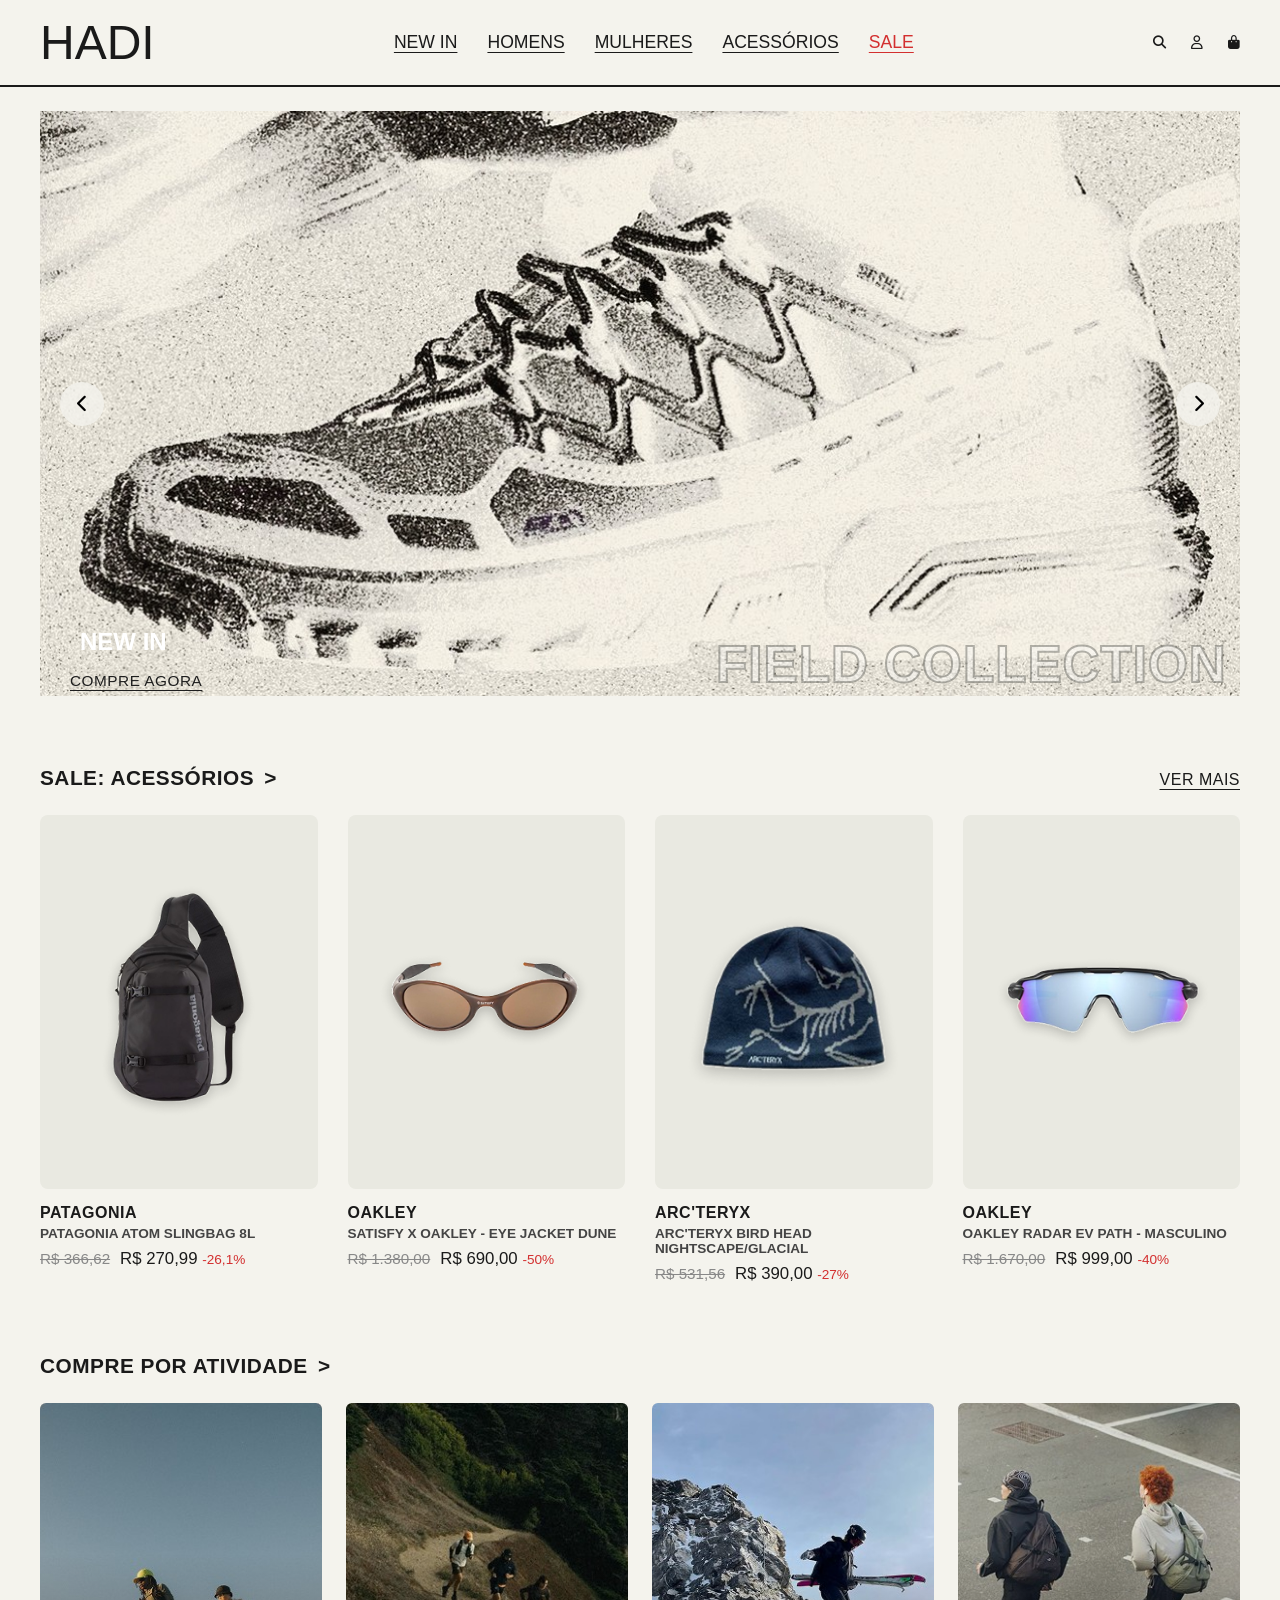
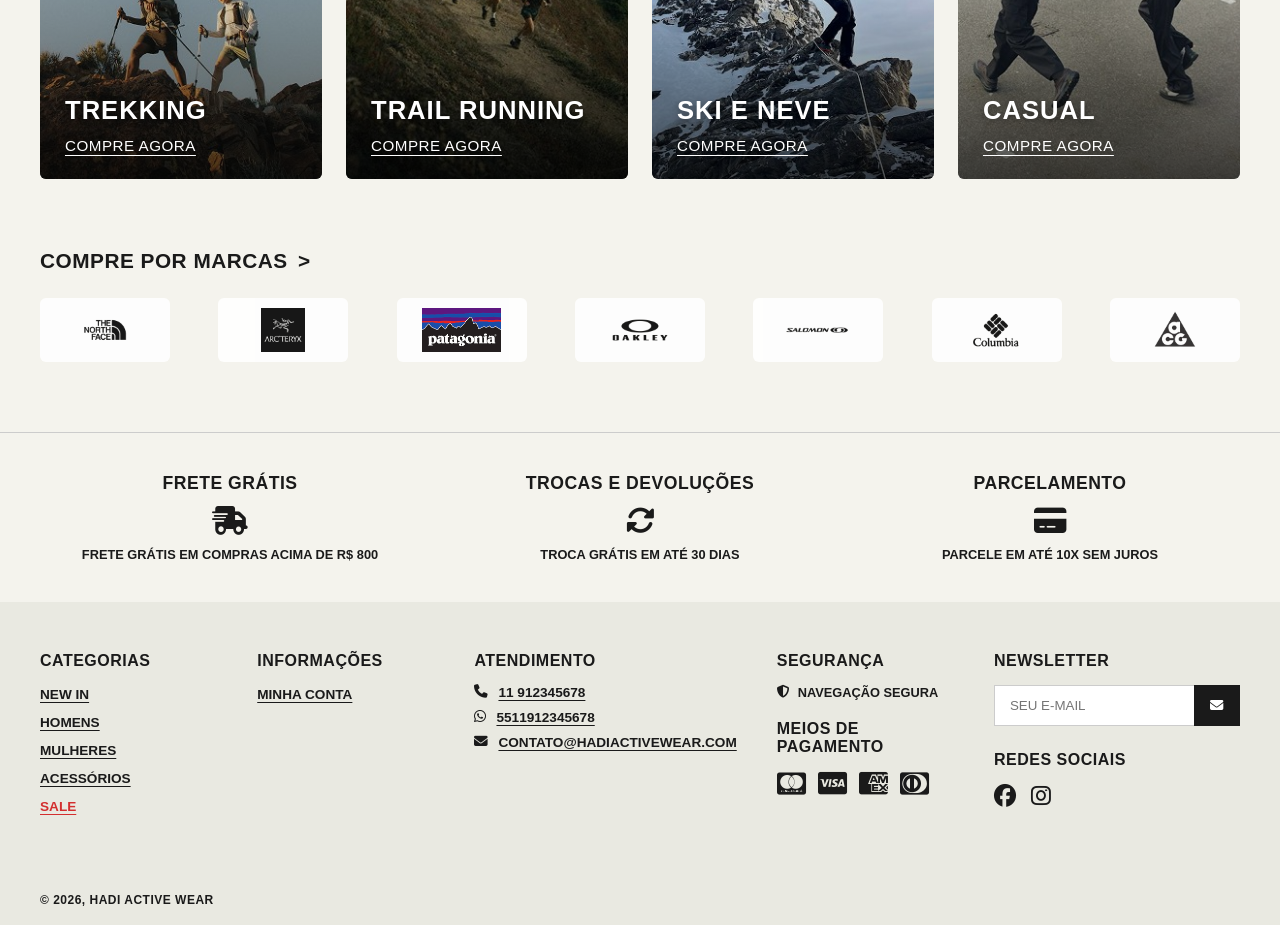
==== index.html @ d63369fa "fixing hero" ====
<!DOCTYPE html>
<html lang="pt-PT">
<head>
    <meta charset="UTF-8">
    <meta name="viewport" content="width=device-width, initial-scale=1.0">
    <title>HADI Active Wear</title>
    <link rel="stylesheet" href="style.css">
    <link rel="stylesheet" href="https://cdnjs.cloudflare.com/ajax/libs/font-awesome/6.4.0/css/all.min.css">
</head>
<body>

    <!-- CABEÇALHO COM MEGA MENUS -->
    <header class="header">
        <div class="container header-inner">
            <a href="index.html" class="logo">HADI</a>
            <button id="btn-mobile-menu" class="mobile-menu-btn" aria-label="Abrir menu"><i class="fa-solid fa-bars"></i></button>

            <nav class="navbar">
                <div class="mobile-nav-header"><span>MENU</span><button class="mobile-nav-close" aria-label="Fechar menu"><i class="fa-solid fa-xmark"></i></button></div>
                <ul class="nav-links">
                    <li class="has-dropdown">
                        <a href="catalogo.html">NEW IN</a>
                        <button type="button" class="dropdown-toggle" aria-label="Abrir submenu"><i class="fa-solid fa-chevron-down"></i></button>
                        <div class="mega-menu">
                            <div class="mega-menu-grid">
                                <div>
                                    <h4>DESCUBRA</h4>
                                    <ul>
                                        <li><a href="catalogo.html">NEW IN: HOMENS</a></li>
                                        <li><a href="catalogo.html">NEW IN: MULHERES</a></li>
                                        <li><a href="catalogo.html">NEW IN: ACESSÓRIOS</a></li>
                                        <li class="highlight"><a href="catalogo.html">SALE</a></li>
                                        <li><a href="catalogo.html">VER TUDO</a></li>
                                    </ul>
                                </div>
                                <div>
                                    <h4>COMPRE AGORA</h4>
                                    <ul>
                                        <li><a href="catalogo.html">NEW IN: SALOMON &gt; FIELD COLLECTION</a></li>
                                    </ul>
                                </div>
                            </div>
                        </div>
                    </li>
                    <li class="has-dropdown">
                        <a href="catalogo.html">HOMENS</a>
                        <button type="button" class="dropdown-toggle" aria-label="Abrir submenu"><i class="fa-solid fa-chevron-down"></i></button>
                        <div class="mega-menu">
                            <div class="mega-menu-grid">
                                <div>
                                    <h4>DESCUBRA</h4>
                                    <ul>
                                        <li><a href="catalogo.html">NEW IN: HOMENS</a></li>
                                        <li class="highlight"><a href="catalogo.html">SALE</a></li>
                                        <li><a href="catalogo.html">VER TUDO</a></li>
                                    </ul>
                                </div>
                                <div>
                                    <h4>ROUPAS</h4>
                                    <ul>
                                        <li><a href="catalogo.html">JAQUETAS</a></li>
                                        <li><a href="catalogo.html">CAMISETAS</a></li>
                                        <li><a href="catalogo.html">CALÇAS</a></li>
                                        <li><a href="catalogo.html">SHORTS E BERMUDAS</a></li>
                                    </ul>
                                </div>
                                <div>
                                    <h4>FOOTWEAR</h4>
                                    <ul>
                                        <li><a href="catalogo.html">TÊNIS</a></li>
                                        <li><a href="catalogo.html">BOTAS</a></li>
                                        <li><a href="catalogo.html">SLIDERS</a></li>
                                    </ul>
                                </div>
                            </div>
                            <div class="mega-menu-activity">
                                <h4>COMPRE POR ATIVIDADE &gt;</h4>
                                <ul>
                                    <li><a href="catalogo.html">TREKKING</a></li>
                                    <li><a href="catalogo.html">TRAIL RUNNING</a></li>
                                    <li><a href="catalogo.html">SKI E NEVE</a></li>
                                    <li><a href="catalogo.html">CASUAL</a></li>
                                </ul>
                            </div>
                        </div>
                    </li>
                    <li class="has-dropdown">
                        <a href="catalogo.html">MULHERES</a>
                        <button type="button" class="dropdown-toggle" aria-label="Abrir submenu"><i class="fa-solid fa-chevron-down"></i></button>
                        <div class="mega-menu">
                            <div class="mega-menu-grid">
                                <div>
                                    <h4>DESCUBRA</h4>
                                    <ul>
                                        <li><a href="catalogo.html">NEW IN: MULHERES</a></li>
                                        <li class="highlight"><a href="catalogo.html">SALE</a></li>
                                        <li><a href="catalogo.html">VER TUDO</a></li>
                                    </ul>
                                </div>
                                <div>
                                    <h4>ROUPAS</h4>
                                    <ul>
                                        <li><a href="catalogo.html">JAQUETAS</a></li>
                                        <li><a href="catalogo.html">CAMISETAS</a></li>
                                        <li><a href="catalogo.html">CALÇAS</a></li>
                                        <li><a href="catalogo.html">SHORTS E BERMUDAS</a></li>
                                    </ul>
                                </div>
                                <div>
                                    <h4>FOOTWEAR</h4>
                                    <ul>
                                        <li><a href="catalogo.html">TÊNIS</a></li>
                                        <li><a href="catalogo.html">BOTAS</a></li>
                                        <li><a href="catalogo.html">SLIDERS</a></li>
                                    </ul>
                                </div>
                            </div>
                            <div class="mega-menu-activity">
                                <h4>COMPRE POR ATIVIDADE &gt;</h4>
                                <ul>
                                    <li><a href="catalogo.html">TREKKING</a></li>
                                    <li><a href="catalogo.html">TRAIL RUNNING</a></li>
                                    <li><a href="catalogo.html">SKI E NEVE</a></li>
                                    <li><a href="catalogo.html">CASUAL</a></li>
                                </ul>
                            </div>
                        </div>
                    </li>
                    <li class="has-dropdown">
                        <a href="catalogo.html">ACESSÓRIOS</a>
                        <button type="button" class="dropdown-toggle" aria-label="Abrir submenu"><i class="fa-solid fa-chevron-down"></i></button>
                        <div class="mega-menu">
                            <div class="mega-menu-grid">
                                <div>
                                    <h4>DESCUBRA</h4>
                                    <ul>
                                        <li><a href="catalogo.html">NEW IN: ACESSÓRIOS</a></li>
                                        <li class="highlight"><a href="catalogo.html">SALE</a></li>
                                        <li><a href="catalogo.html">VER TUDO</a></li>
                                    </ul>
                                </div>
                                <div>
                                    <h4>CATEGORIAS</h4>
                                    <ul>
                                        <li><a href="catalogo.html">MOCHILAS E BOLSAS</a></li>
                                        <li><a href="catalogo.html">HEADWEAR</a></li>
                                    </ul>
                                </div>
                                <div>
                                    <h4>&nbsp;</h4>
                                    <ul>
                                        <li><a href="catalogo.html">ÓCULOS</a></li>
                                        <li><a href="catalogo.html">MEIAS E LUVAS</a></li>
                                    </ul>
                                </div>
                            </div>
                        </div>
                    </li>
                    <li><a href="catalogo.html" class="sale-link">SALE</a></li>
                </ul>
            </nav>
            <div class="nav-overlay" id="nav-overlay"></div>

            <div class="header-icons">
                <button id="btn-search" aria-label="Pesquisar"><i class="fa-solid fa-magnifying-glass"></i></button>
                <button id="btn-user" aria-label="Utilizador"><i class="fa-regular fa-user"></i></button>
                <button id="btn-cart" aria-label="Carrinho"><i class="fa-solid fa-bag-shopping"></i></button>
            </div>
        </div>
    </header>

    <!-- CONTEÚDO PRINCIPAL -->
    <main>
        <!-- HERO / BANNER PRINCIPAL -->
        <section class="hero" style="background-image:url('img/hero-new-in.jpg'); background-size:cover; background-position:center;">
            <button class="hero-arrow hero-arrow-left" aria-label="Slide anterior"><i class="fa-solid fa-chevron-left"></i></button>
            <div class="hero-content">
                <h1 class="hero-title">NEW IN</h1>
                <div class="hero-text-bottom">
                    <a href="catalogo.html" class="btn-underline">COMPRE AGORA</a>
                    <h2 class="hero-subtitle">FIELD COLLECTION</h2>
                </div>
            </div>
            <button class="hero-arrow hero-arrow-right" aria-label="Próximo slide"><i class="fa-solid fa-chevron-right"></i></button>
        </section>

        <!-- SALE: ACESSÓRIOS -->
        <section class="container home-section">
            <div class="section-title-flex">
                <h2 class="section-title" style="margin-bottom:0;">SALE: ACESSÓRIOS <span class="arrow">&gt;</span></h2>
                <a href="catalogo.html" class="btn-underline">VER MAIS</a>
            </div>
            <div class="grid-4-cols">
                <article class="product-card">
                    <div class="img-wrapper">
                        <img src="img/patagonia-slingbag.png" alt="Patagonia Atom Slingbag 8L" onerror="this.replaceWith(Object.assign(document.createElement('i'), {className:'fa-solid fa-image'}))">
                    </div>
                    <div class="product-info">
                        <h3>PATAGONIA</h3>
                        <p class="product-name">PATAGONIA ATOM SLINGBAG 8L</p>
                        <div class="prices">
                            <span class="price-old">R$ 366,62</span>
                            <span class="price-new">R$ 270,99 <span class="discount">-26,1%</span></span>
                        </div>
                    </div>
                </article>

                <article class="product-card">
                    <div class="img-wrapper">
                        <img src="img/oakley-eye-jacket-dune.png" alt="Óculos Oakley Satisfy x Oakley Eye Jacket Dune" onerror="this.replaceWith(Object.assign(document.createElement('i'), {className:'fa-solid fa-image'}))">
                    </div>
                    <div class="product-info">
                        <h3>OAKLEY</h3>
                        <p class="product-name">SATISFY X OAKLEY - EYE JACKET DUNE</p>
                        <div class="prices">
                            <span class="price-old">R$ 1.380,00</span>
                            <span class="price-new">R$ 690,00 <span class="discount">-50%</span></span>
                        </div>
                    </div>
                </article>

                <article class="product-card">
                    <div class="img-wrapper">
                        <img src="img/arcteryx-bird-head-beanie.png" alt="Gorro Arc'teryx Bird Head Nightscape/Glacial" onerror="this.replaceWith(Object.assign(document.createElement('i'), {className:'fa-solid fa-image'}))">
                    </div>
                    <div class="product-info">
                        <h3>ARC'TERYX</h3>
                        <p class="product-name">ARC'TERYX BIRD HEAD NIGHTSCAPE/GLACIAL</p>
                        <div class="prices">
                            <span class="price-old">R$ 531,56</span>
                            <span class="price-new">R$ 390,00 <span class="discount">-27%</span></span>
                        </div>
                    </div>
                </article>

                <article class="product-card">
                    <div class="img-wrapper">
                        <img src="img/oakley-radar-ev-path.png" alt="Óculos Oakley Radar EV Path Masculino" onerror="this.replaceWith(Object.assign(document.createElement('i'), {className:'fa-solid fa-image'}))">
                    </div>
                    <div class="product-info">
                        <h3>OAKLEY</h3>
                        <p class="product-name">OAKLEY RADAR EV PATH - MASCULINO</p>
                        <div class="prices">
                            <span class="price-old">R$ 1.670,00</span>
                            <span class="price-new">R$ 999,00 <span class="discount">-40%</span></span>
                        </div>
                    </div>
                </article>
            </div>
        </section>

        <!-- COMPRE POR ATIVIDADE -->
        <section class="container home-section">
            <h2 class="section-title">COMPRE POR ATIVIDADE <span class="arrow">&gt;</span></h2>
            <div class="activity-grid">
                <a href="catalogo.html" class="activity-tile" style="background-image:url('img/activity-trekking.jpg')">
                    <h3>TREKKING</h3>
                    <span class="btn-underline">COMPRE AGORA</span>
                </a>
                <a href="catalogo.html" class="activity-tile" style="background-image:url('img/activity-trail-running.jpg')">
                    <h3>TRAIL RUNNING</h3>
                    <span class="btn-underline">COMPRE AGORA</span>
                </a>
                <a href="catalogo.html" class="activity-tile" style="background-image:url('img/activity-ski.jpg')">
                    <h3>SKI E NEVE</h3>
                    <span class="btn-underline">COMPRE AGORA</span>
                </a>
                <a href="catalogo.html" class="activity-tile" style="background-image:url('img/activity-casual.jpg')">
                    <h3>CASUAL</h3>
                    <span class="btn-underline">COMPRE AGORA</span>
                </a>
            </div>
        </section>

        <!-- COMPRE POR MARCAS -->
        <section class="container home-section">
            <h2 class="section-title">COMPRE POR MARCAS <span class="arrow">&gt;</span></h2>
            <div class="brand-row">
                <a href="catalogo.html" class="brand-logo"><img src="img/logo-thenorthface.png" alt="The North Face"></a>
                <a href="catalogo.html" class="brand-logo"><img src="img/logo-arcteryx.png" alt="Arc'teryx"></a>
                <a href="catalogo.html" class="brand-logo"><img src="img/logo-patagonia.png" alt="Patagonia"></a>
                <a href="catalogo.html" class="brand-logo"><img src="img/logo-oakley.png" alt="Oakley"></a>
                <a href="catalogo.html" class="brand-logo"><img src="img/logo-salomon.png" alt="Salomon"></a>
                <a href="catalogo.html" class="brand-logo"><img src="img/logo-columbia.png" alt="Columbia"></a>
                <a href="catalogo.html" class="brand-logo"><img src="img/logo-acg.png" alt="Nike ACG"></a>
            </div>
        </section>

        <!-- BARRA DE BENEFÍCIOS -->
        <section class="promo-bar container">
            <div class="promo-item">
                <h4>FRETE GRÁTIS</h4>
                <i class="fa-solid fa-truck-fast"></i>
                <p>FRETE GRÁTIS EM COMPRAS ACIMA DE R$ 800</p>
            </div>
            <div class="promo-item">
                <h4>TROCAS E DEVOLUÇÕES</h4>
                <i class="fa-solid fa-rotate"></i>
                <p>TROCA GRÁTIS EM ATÉ 30 DIAS</p>
            </div>
            <div class="promo-item">
                <h4>PARCELAMENTO</h4>
                <i class="fa-solid fa-credit-card"></i>
                <p>PARCELE EM ATÉ 10X SEM JUROS</p>
            </div>
        </section>
    </main>

    <!-- RODAPÉ -->
    <footer class="footer">
        <div class="container footer-grid">
            <div class="footer-col">
                <h4>CATEGORIAS</h4>
                <ul>
                    <li><a href="catalogo.html">NEW IN</a></li>
                    <li><a href="catalogo.html">HOMENS</a></li>
                    <li><a href="catalogo.html">MULHERES</a></li>
                    <li><a href="catalogo.html">ACESSÓRIOS</a></li>
                    <li><a href="catalogo.html" class="sale-link">SALE</a></li>
                </ul>
            </div>
            <div class="footer-col">
                <h4>INFORMAÇÕES</h4>
                <ul>
                    <li><a href="minha-conta.html">MINHA CONTA</a></li>
                </ul>
            </div>
            <div class="footer-col">
                <h4>ATENDIMENTO</h4>
                <ul class="contact-list">
                    <li><i class="fa-solid fa-phone"></i> <a href="tel:11912345678">11 912345678</a></li>
                    <li><i class="fa-brands fa-whatsapp"></i> <a href="tel:5511912345678">5511912345678</a></li>
                    <li><i class="fa-solid fa-envelope"></i> <a href="mailto:contato@hadiactivewear.com">CONTATO@HADIACTIVEWEAR.COM</a></li>
                </ul>
            </div>
            <div class="footer-col">
                <h4>SEGURANÇA</h4>
                <p class="security-badge"><i class="fa-solid fa-shield-halved"></i> NAVEGAÇÃO SEGURA</p>
                <h4>MEIOS DE PAGAMENTO</h4>
                <div class="payment-icons">
                    <i class="fa-brands fa-cc-mastercard"></i>
                    <i class="fa-brands fa-cc-visa"></i>
                    <i class="fa-brands fa-cc-amex"></i>
                    <i class="fa-brands fa-cc-diners-club"></i>
                </div>
            </div>
            <div class="footer-col">
                <h4>NEWSLETTER</h4>
                <form class="newsletter-form">
                    <input type="email" placeholder="SEU E-MAIL" required>
                    <button type="submit" aria-label="Inscrever-se"><i class="fa-solid fa-envelope"></i></button>
                </form>
                <h4>REDES SOCIAIS</h4>
                <div class="social-icons">
                    <a href="#" aria-label="Facebook"><i class="fa-brands fa-facebook"></i></a>
                    <a href="#" aria-label="Instagram"><i class="fa-brands fa-instagram"></i></a>
                </div>
            </div>
        </div>
        <div class="footer-bottom container">&copy; 2026, HADI ACTIVE WEAR</div>
    </footer>

    <!-- ==========================================
         MODAIS (POP-UPS) INTERATIVOS
    =========================================== -->

    <!-- 1. MODAL DE PESQUISA -->
    <div id="modal-search" class="modal-overlay">
        <div class="modal-search-content">
            <button class="close-modal"><i class="fa-solid fa-xmark"></i></button>
            <div class="search-bar">
                <h2>BUSCAR</h2>
                <input type="text" placeholder="Digite o que procura...">
            </div>
        </div>
    </div>

    <!-- 2. MODAL DO CARRINHO (Lateral) -->
    <div id="modal-cart" class="modal-overlay">
        <div class="sidebar-cart">
            <button class="close-modal"><i class="fa-solid fa-xmark"></i></button>
            <h2>CARRINHO</h2>
            <div class="cart-items">
                <!-- Exemplo de item no carrinho -->
                <div class="cart-item">
                    <img src="img/jacket-blue.png" alt="Jaqueta Arc'teryx" onerror="this.replaceWith(Object.assign(document.createElement('i'), {className:'fa-solid fa-image'}))">
                    <div class="item-details">
                        <h4>ARC'TERYX</h4>
                        <p>JAQUETA BETA AR GORE-TEX &middot; TAMANHO G</p>
                        <p>R$ 3.499,90</p>
                        <div class="cart-item-footer">
                            <div class="qty-stepper">
                                <button type="button" class="qty-minus" aria-label="Diminuir">-</button>
                                <span class="qty-value">01</span>
                                <button type="button" class="qty-plus" aria-label="Aumentar">+</button>
                            </div>
                            <button type="button" class="cart-item-remove" aria-label="Remover"><i class="fa-solid fa-trash"></i></button>
                        </div>
                    </div>
                </div>
            </div>

            <div class="cart-shipping">
                <label>CALCULE O FRETE</label>
                <div class="cart-shipping-row">
                    <input type="text" placeholder="00000-000">
                    <button type="button">OK</button>
                </div>
            </div>
            <button type="button" class="coupon-toggle">TEM UM CUPOM DE DESCONTO? <i class="fa-solid fa-chevron-down"></i></button>
            <div class="coupon-body">
                <input type="text" placeholder="CÓDIGO DO CUPOM">
                <button type="button" class="btn-outline">APLICAR</button>
            </div>

            <div class="cart-footer">
                <button class="btn-full" onclick="window.location.href='checkout.html'">FINALIZAR COMPRA</button>
                <a href="catalogo.html" class="btn-underline">CONTINUAR COMPRANDO</a>
            </div>
        </div>
    </div>

    <!-- 3. MODAL DE LOGIN / REGISTO -->
    <div id="modal-auth" class="modal-overlay">
        <div class="modal-center">
            <button class="close-modal"><i class="fa-solid fa-xmark"></i></button>
            <h2 id="auth-title">BEM VINDO(A)</h2>
            
            <div class="auth-tabs" id="auth-tabs">
                <button class="tab-btn active" data-target="form-login">LOGIN</button>
                <button class="tab-btn" data-target="form-register">PRIMEIRO ACESSO</button>
            </div>

            <!-- Formulário Login -->
            <form id="form-login" class="auth-form active">
                <input type="email" placeholder="E-MAIL" required>
                <input type="password" placeholder="SENHA" required>
                <a href="#" class="forgot-pwd" id="link-forgot">ESQUECEU A SENHA?</a>
                <button type="submit" class="btn-full">ENTRAR</button>
            </form>

            <!-- Formulário Registo -->
            <form id="form-register" class="auth-form">
                <input type="text" placeholder="NOME COMPLETO" required>
                <input type="email" placeholder="E-MAIL" required>
                <input type="password" placeholder="SENHA" required>
                <input type="password" placeholder="CONFIRMAR SENHA" required>
                <button type="submit" class="btn-full">CRIAR CONTA</button>
            </form>
            <!-- Recuperação de senha (3º estado do modal) -->
            <form id="form-recover" class="auth-form">
                <p class="auth-help">INFORME O E-MAIL DA SUA CONTA E ENVIAREMOS UM LINK PARA VOCÊ CRIAR UMA NOVA SENHA.</p>
                <input type="email" id="recover-email" placeholder="E-MAIL" required>
                <button type="submit" class="btn-full">ENVIAR LINK</button>
                <button type="button" class="btn-underline back-to-login">VOLTAR AO LOGIN</button>
            </form>
            <div id="recover-success" class="auth-form">
                <i class="fa-regular fa-circle-check success-mark"></i>
                <h3 class="auth-success-title">VERIFIQUE SEU E-MAIL</h3>
                <p class="auth-help">SE EXISTIR UMA CONTA PARA <strong id="recover-sent-to"></strong>, VOCÊ RECEBERÁ O LINK EM INSTANTES. CONFIRA TAMBÉM A CAIXA DE SPAM.</p>
                <button type="button" class="btn-full back-to-login">VOLTAR AO LOGIN</button>
                <button type="button" class="btn-underline" id="resend-recover">NÃO RECEBEU? REENVIAR</button>
            </div>
        </div>
    </div>

    <!-- 4. MENU DE UTILIZADOR (Logado) -->
    <div id="modal-user-menu" class="user-dropdown">
        <ul>
            <li><strong>GUSTAVO</strong></li>
            <li><a href="minha-conta.html?tab=dados">DADOS PESSOAIS</a></li>
            <li><a href="minha-conta.html?tab=pedidos">MEUS PEDIDOS</a></li>
            <li><a href="minha-conta.html?tab=config">CONFIGURAR</a></li>
            <li><a href="index.html" id="btn-logout">SAIR &rarr;</a></li>
        </ul>
    </div>

    <script src="script.js"></script>
</body>
</html>
---- style.css ----
:root {
    --bg-main: #f4f3ed;
    --bg-cards: #e9e9e1;
    --text-color: #1a1a1a;
    --text-red: #d32f2f;
    --font-title: 'Impact', 'Arial Black', sans-serif;
    --font-body: 'Helvetica Neue', Arial, sans-serif;
    --border-color: #ccc;
}

* { margin: 0; padding: 0; box-sizing: border-box; }
body { background-color: var(--bg-main); color: var(--text-color); font-family: var(--font-body); }
a { text-decoration: none; color: inherit; }
li { list-style: none; }

.container { max-width: 1440px; margin: 0 auto; padding: 0 40px; }

.btn-underline { font-family: var(--font-title); font-size: 1rem; letter-spacing: 0.5px; text-decoration: underline; text-underline-offset: 4px; background: none; border: none; cursor: pointer; color: inherit; }

/* Cabeçalho */
.header { border-bottom: 2px solid var(--text-color); padding: 15px 0; background: var(--bg-main); position: sticky; top: 0; z-index: 100; }
.header-inner { display: flex; justify-content: space-between; align-items: center; position: relative; gap: 20px; }
.logo { font-family: var(--font-title); font-size: 3rem; }

.mobile-menu-btn, .mobile-nav-close { display: none; background: none; border: none; font-size: 1.5rem; cursor: pointer; color: var(--text-color); }

.nav-links { display: flex; gap: 30px; }
.nav-links a { font-family: var(--font-title); font-size: 1.1rem; text-decoration: underline; text-underline-offset: 4px; }
.sale-link { color: var(--text-red); }

/* Mega Menu */
.navbar { position: relative; }
.nav-overlay { display: none; }
.mobile-nav-header { display: none; }
.dropdown-toggle { display: none; }
.mega-menu {
    display: none;
    position: absolute;
    top: calc(100% + 24px); left: 0; width: 620px; max-width: 90vw;
    background: var(--bg-main);
    border: 1px solid var(--border-color);
    box-shadow: 0 16px 30px rgba(0,0,0,0.08);
    padding: 35px 40px;
    z-index: 99;
}
/* Ponte invisível: mantém a área "hover" contínua entre o link e o painel,
   evitando o buraco que fazia o menu fechar ao mover o mouse. */
.has-dropdown { position: relative; padding-bottom: 24px; margin-bottom: -24px; }
.mega-menu.open { display: block; }
.mega-menu-grid { display: flex; gap: 60px; flex-wrap: wrap; }
.mega-menu-grid h4 { font-family: var(--font-title); margin-bottom: 15px; }
.mega-menu-grid li { margin-bottom: 10px; font-weight: bold; font-size: 0.9rem; }
.mega-menu-grid li a { text-decoration: underline; text-underline-offset: 3px; }
.mega-menu-grid .highlight a { color: var(--text-red); }
.mega-menu-activity { margin-top: 25px; padding-top: 20px; border-top: 1px solid var(--border-color); }
.mega-menu-activity h4 { font-family: var(--font-title); margin-bottom: 15px; }
.mega-menu-activity ul { display: flex; gap: 60px; flex-wrap: wrap; }
.mega-menu-activity li { margin-bottom: 10px; font-weight: bold; font-size: 0.9rem; }
.mega-menu-activity li a { text-decoration: underline; text-underline-offset: 3px; }

.header-icons { display: flex; gap: 25px; font-size: 1.4rem; flex-shrink: 0; }
.header-icons button { background: none; border: none; cursor: pointer; color: var(--text-color); }

/* Modais Base */
.modal-overlay {
    display: none; /* Escondido por padrão */
    position: fixed; inset: 0;
    background: rgba(244, 243, 237, 0.95);
    z-index: 1000;
}
.modal-overlay.active { display: block; }
.close-modal { position: absolute; top: 20px; right: 30px; font-size: 2rem; background: none; border: none; cursor: pointer; }

/* Modal Pesquisa */
.modal-search-content { padding: 100px 40px; text-align: center; }
.search-bar input { width: 100%; max-width: 600px; font-size: 2rem; border: none; border-bottom: 2px solid var(--text-color); background: transparent; padding: 10px; font-family: var(--font-title); outline: none; }

/* Sidebar Carrinho */
.sidebar-cart {
    position: absolute; top: 0; right: 0; width: 400px; height: 100%;
    background: var(--bg-main); border-left: 2px solid var(--text-color);
    padding: 30px; display: flex; flex-direction: column;
}
.sidebar-cart h2 { font-family: var(--font-title); border-bottom: 1px solid #ccc; padding-bottom: 15px; margin-bottom: 20px; }
.cart-items { flex: 1; overflow-y: auto; }
.btn-full { width: 100%; padding: 15px; background: var(--text-color); color: #fff; font-family: var(--font-title); font-size: 1.2rem; border: none; cursor: pointer; margin-bottom: 10px; }

/* Modal Login / Registo */
.modal-center {
    position: absolute; top: 50%; left: 50%; transform: translate(-50%, -50%);
    background: var(--bg-main); padding: 50px; width: 100%; max-width: 500px;
    border: 2px solid var(--text-color);
}
.auth-tabs { display: flex; gap: 20px; margin-bottom: 30px; border-bottom: 2px solid #ccc; }
.tab-btn { background: none; border: none; font-family: var(--font-title); font-size: 1.2rem; cursor: pointer; padding-bottom: 10px; }
.tab-btn.active { border-bottom: 3px solid var(--text-color); }

.auth-form { display: none; flex-direction: column; gap: 15px; }
.auth-form.active { display: flex; }
.auth-form input { padding: 15px; background: #e5e5df; border: none; font-family: var(--font-title); outline: none; }
.forgot-pwd { font-size: 0.8rem; font-weight: bold; text-decoration: underline; align-self: flex-start; }

/* Recuperar senha (3º estado do modal de autenticação) */
.modal-center.recover-mode .auth-tabs { display: none; }
.modal-center.recover-mode #auth-title { margin-bottom: 25px; }
.auth-help { font-size: 0.8rem; font-weight: 700; line-height: 1.5; }
.auth-form .back-to-login { align-self: center; }
#recover-success { text-align: center; align-items: center; }
#recover-success .btn-full { margin-bottom: 0; }
.success-mark { font-size: 3.5rem; color: #2e7d32; }
.auth-success-title { font-family: var(--font-title); font-size: 1.5rem; letter-spacing: 0.5px; }

/* Menu Suspenso Utilizador */
.user-dropdown {
    display: none; position: absolute; top: 70px; right: 40px;
    background: var(--bg-main); border: 1px solid var(--text-color); padding: 20px; z-index: 101;
}
.user-dropdown.active { display: block; }
.user-dropdown li { margin-bottom: 10px; font-weight: bold; }
.user-dropdown li:last-child { margin-top: 20px; text-decoration: underline; }

@media (max-width: 768px) {
    .sidebar-cart { width: 100%; border-left: none; }
    .modal-center { width: 90%; padding: 30px; }
    .modal-search-content { padding: 60px 20px; }
    .search-bar input { font-size: 1.4rem; }
    .user-dropdown { right: 20px; left: 20px; width: auto; }
}

@media (max-width: 900px) {
    .mobile-menu-btn { display: block; }

    .navbar {
        position: fixed; top: 0; left: -100%; width: 85%; max-width: 360px; height: 100%;
        background: var(--bg-main); z-index: 201; padding: 25px; overflow-y: auto;
        transition: left 0.3s ease; box-shadow: 8px 0 24px rgba(0,0,0,0.15);
    }
    .navbar.open { left: 0; }
    .mobile-nav-header { display: flex; justify-content: space-between; align-items: center; margin-bottom: 25px; padding-bottom: 15px; border-bottom: 1px solid var(--border-color); }
    .mobile-nav-header span { font-family: var(--font-title); font-size: 1.3rem; }
    .mobile-nav-close { display: block; }

    .nav-overlay { display: none; position: fixed; inset: 0; background: rgba(0,0,0,0.4); z-index: 200; }
    .nav-overlay.active { display: block; }

    .nav-links { flex-direction: column; gap: 0; }
    .nav-links > li { border-bottom: 1px solid var(--border-color); }
    .has-dropdown { display: flex; flex-wrap: wrap; align-items: center; justify-content: space-between; padding: 16px 0; margin-bottom: 0; }
    .has-dropdown > a { padding: 0; }
    .nav-links > li:not(.has-dropdown) > a { display: block; padding: 16px 0; }

    .dropdown-toggle { display: block; background: none; border: none; font-size: 1rem; padding: 8px; cursor: pointer; color: var(--text-color); }
    .dropdown-toggle i { transition: transform 0.2s; }
    .has-dropdown.open .dropdown-toggle i { transform: rotate(180deg); }

    /* No mobile, o mega menu vira um acordeão dentro da própria gaveta */
    .mega-menu {
        display: none; position: static; width: 100%; max-width: none;
        background: none; border: none; box-shadow: none;
        padding: 5px 0 15px 15px; order: 3;
    }
    .has-dropdown.open .mega-menu { display: block; }
    .mega-menu-grid { flex-direction: column; gap: 20px; }
    .mega-menu-activity ul { flex-direction: column; gap: 5px; }

    .header-inner { gap: 10px; }
    .logo { font-size: 2.2rem; }
    .header-icons { gap: 16px; font-size: 1.25rem; }

    body.nav-open { overflow: hidden; }
}

@media (max-width: 600px) {
    .container { padding: 0 20px; }
    .logo { font-size: 1.8rem; }
}
@media (max-width: 400px) {
    .container { padding: 0 15px; }
    .header-icons { gap: 12px; font-size: 1.1rem; }
}

/* =========================================
   PÁGINA INICIAL (HOME)
========================================= */

/* Hero / Banner principal */
.hero {
    position: relative;
    height: 65vh; min-height: 420px;
    margin: 24px 40px 0;
    background: linear-gradient(180deg, #2b2b2b, #111 70%);
    display: flex; align-items: flex-end;
    overflow: hidden;
}
.hero-content { position: relative; width: 100%; padding: 40px; color: #fff; }
.hero-text-bottom {
    position: absolute; left: 2.5%; right: 1.1%; bottom: 5.5%;
    display: flex; justify-content: space-between; align-items: flex-end; gap: 15px;
}
.hero-text-bottom .btn-underline { color: #1e1e1e; font-size: clamp(0.85rem, 1.2vw, 1.1rem); }
.hero-subtitle {
    font-family: var(--font-title); font-size: clamp(1.6rem, 5.2vw, 4.8rem); line-height: 1;
    color: rgba(255,255,255,0.45); -webkit-text-stroke: 2px rgba(90,90,85,0.45);
    letter-spacing: 1px; white-space: nowrap;
}
.hero-subtitle { font-family: var(--font-title); font-size: clamp(1.8rem, 5vw, 3.2rem); color: rgba(255,255,255,0.35); letter-spacing: 1px; }
.hero-arrow {
    position: absolute; top: 50%; transform: translateY(-50%);
    width: 44px; height: 44px; border-radius: 50%;
    background: rgba(244,243,237,0.85); border: none; cursor: pointer;
    display: flex; align-items: center; justify-content: center; font-size: 1.1rem;
    z-index: 2;
}
.hero-arrow-left { left: 20px; }
.hero-arrow-right { right: 20px; }


/* Seções genéricas da home */
.home-section { margin: 70px auto; }
.section-title-flex { display: flex; justify-content: space-between; align-items: baseline; margin-bottom: 25px; }
.section-title { font-family: var(--font-title); font-size: 1.3rem; letter-spacing: 0.5px; margin-bottom: 25px; }
.section-title .arrow { margin-left: 4px; }

/* Grade de produtos em destaque (SALE: ACESSÓRIOS) */
.grid-4-cols { display: grid; grid-template-columns: repeat(4, 1fr); gap: 30px; }

/* COMPRE POR ATIVIDADE */
.activity-grid { display: grid; grid-template-columns: repeat(4, 1fr); gap: 24px; }
.activity-tile {
    position: relative; display: flex; flex-direction: column; justify-content: flex-end;
    aspect-ratio: 3 / 4; padding: 25px; border-radius: 6px; overflow: hidden;
    background-color: #3a3a33; background-size: cover; background-position: center;
    color: #fff; text-align: left;
}
.activity-tile::before { content: ""; position: absolute; inset: 0; background: linear-gradient(180deg, rgba(0,0,0,0) 40%, rgba(0,0,0,0.65) 100%); }
.activity-tile h3, .activity-tile span { position: relative; z-index: 1; }
.activity-tile h3 { font-family: var(--font-title); font-size: 1.6rem; letter-spacing: 1px; margin-bottom: 12px; text-shadow: 0 2px 6px rgba(0,0,0,0.4); }
.activity-tile .btn-underline { color: #fff; font-size: 0.95rem; }

/* COMPRE POR MARCAS */
.brand-row { display: flex; flex-wrap: wrap; justify-content: space-between; align-items: center; gap: 20px; }
.brand-logo { display: flex; align-items: center; justify-content: center; height: 64px; width: 130px; background: #fff; border-radius: 6px; padding: 10px 16px; opacity: 0.9; transition: 0.2s; flex-shrink: 0; }
.brand-logo img { max-width: 100%; max-height: 100%; object-fit: contain; }
.brand-logo:hover { opacity: 1; transform: translateY(-2px); }

/* Barra de benefícios (Frete grátis / Trocas / Parcelamento) */
.promo-bar { display: grid; grid-template-columns: repeat(3, 1fr); gap: 30px; text-align: center; padding: 40px 40px; border-top: 1px solid var(--border-color); }
.promo-item i { font-size: 1.8rem; margin: 12px 0; display: block; }
.promo-item h4 { font-family: var(--font-title); font-size: 1.1rem; letter-spacing: 0.5px; margin-bottom: 4px; }
.promo-item p { font-size: 0.8rem; font-weight: 700; }

/* Rodapé */
.footer { background: var(--bg-cards); margin-top: 0; }
.footer-grid { display: grid; grid-template-columns: 1fr 1fr 1.3fr 1fr 1.2fr; gap: 40px; padding: 50px 40px; }
.footer-col h4 { font-family: var(--font-title); font-size: 1rem; letter-spacing: 0.5px; margin-bottom: 15px; }
.footer-col ul li { margin-bottom: 10px; }
.footer-col ul li a { font-size: 0.85rem; font-weight: 700; text-decoration: underline; text-underline-offset: 3px; }
.contact-list li { display: flex; align-items: center; gap: 10px; font-size: 0.85rem; font-weight: 700; margin-bottom: 12px; }
.contact-list li a { text-decoration: underline; text-underline-offset: 3px; }
.security-badge { display: flex; align-items: center; gap: 8px; font-size: 0.8rem; font-weight: 700; margin-bottom: 20px; }
.payment-icons { display: flex; gap: 12px; font-size: 1.6rem; flex-wrap: wrap; }
.newsletter-form { display: flex; margin-bottom: 25px; }
.newsletter-form input { flex: 1; padding: 12px 15px; border: 1px solid var(--border-color); border-right: none; background: #fff; font-family: var(--font-body); outline: none; }
.newsletter-form button { width: 46px; border: 1px solid var(--text-color); background: var(--text-color); color: #fff; cursor: pointer; }
.social-icons { display: flex; gap: 15px; font-size: 1.4rem; }
.footer-bottom { padding: 18px 40px; font-size: 0.75rem; font-weight: 700; letter-spacing: 0.5px; }

@media (max-width: 992px) {
    .grid-4-cols, .activity-grid { grid-template-columns: repeat(2, 1fr); }
    .footer-grid { grid-template-columns: 1fr 1fr; }
    .hero { margin: 20px 20px 0; }
    .home-section { margin: 50px auto; }
}
@media (max-width: 600px) {
    .hero { margin: 0; height: 60vh; min-height: 340px; }
    .hero-content { padding: 25px; }
    .hero-text-bottom { flex-direction: column; align-items: flex-start; gap: 10px; }
    .grid-4-cols, .activity-grid { grid-template-columns: 1fr; }
    .footer-grid { grid-template-columns: 1fr; padding: 40px 20px; gap: 30px; }
    .footer-bottom { padding: 16px 20px; }
    .promo-bar { grid-template-columns: 1fr; padding: 30px 20px; gap: 25px; }
    .section-title-flex { flex-direction: column; align-items: flex-start; gap: 10px; }
    .brand-row { justify-content: flex-start; gap: 20px 30px; }
}

/* =========================================
   PÁGINA DE CATÁLOGO / FILTROS
========================================= */
.catalog-page { margin-top: 40px; margin-bottom: 80px; }
.breadcrumbs { font-family: var(--font-title); font-size: 0.9rem; margin-bottom: 30px; letter-spacing: 1px; }
.breadcrumbs span { color: #888; }

.catalog-header { display: flex; justify-content: space-between; align-items: center; margin-bottom: 40px; border-bottom: 2px solid var(--text-color); padding-bottom: 20px; }
.catalog-actions { display: flex; gap: 30px; align-items: center; }
#btn-mobile-filter { display: none; }
.sort-by label { font-family: var(--font-title); margin-right: 10px; }
.sort-by select { background: transparent; border: none; font-family: var(--font-title); font-size: 1rem; outline: none; border-bottom: 1px solid var(--text-color); }

.catalog-layout { display: grid; grid-template-columns: 280px 1fr; gap: 50px; align-items: start; }

/* Barra lateral de filtros (scrollável, como no mockup FILTRO.pdf) */
.sidebar-filters { max-height: calc(100vh - 40px); overflow-y: auto; position: sticky; top: 100px; padding-right: 10px; }
.filter-sidebar-header { display: none; justify-content: space-between; align-items: center; margin-bottom: 20px; }
.filter-sidebar-header h3 { font-family: var(--font-title); font-size: 1.4rem; display: flex; align-items: center; gap: 10px; }
#btn-close-filter { background: none; border: none; font-size: 1.4rem; cursor: pointer; }

.filter-group { margin-bottom: 30px; border-bottom: 1px solid var(--border-color); padding-bottom: 20px; }
.filter-title { display: flex; justify-content: space-between; align-items: center; cursor: pointer; margin-bottom: 15px; }
.filter-title h4 { font-family: var(--font-title); font-size: 1.2rem; margin-bottom: 0; }
.filter-title i { transition: transform 0.2s; }
.filter-group.collapsed .filter-title i { transform: rotate(-90deg); }
.filter-group.collapsed .filter-body { display: none; }

.price-range { display: flex; align-items: center; gap: 10px; font-weight: bold; font-family: var(--font-title); }
.price-range input[type="range"] { flex: 1; accent-color: var(--text-color); }

.checkbox-label { display: flex; align-items: center; gap: 10px; margin-bottom: 12px; font-weight: 700; font-size: 0.9rem; cursor: pointer; text-transform: uppercase; }
.checkbox-label input[type="checkbox"] { width: 18px; height: 18px; accent-color: var(--text-color); cursor: pointer; flex-shrink: 0; }

/* Categorias com subcategorias expansíveis (ROUPAS / ACESSÓRIOS / FOOTWEAR) */
.category-item { margin-bottom: 12px; }
.category-item > .checkbox-label { margin-bottom: 10px; }
.subcategory-list { list-style: none; margin: 0 0 5px 28px; display: none; }
.category-item.expanded .subcategory-list { display: block; }
.subcategory-list li { margin-bottom: 10px; }
.subcategory-list .checkbox-label { font-weight: 600; font-size: 0.85rem; margin-bottom: 0; }
.subcategory-list .checkbox-label input[type="checkbox"] { width: 15px; height: 15px; }

.size-grid { display: grid; grid-template-columns: repeat(3, 1fr); gap: 10px; }
.size-btn { padding: 10px; border: 1px solid var(--border-color); background: transparent; font-family: var(--font-title); font-size: 1rem; cursor: pointer; transition: 0.2s; }
.size-btn:hover, .size-btn.active { background: var(--text-color); color: #fff; }

.filter-actions { display: flex; flex-direction: column; gap: 15px; position: sticky; bottom: 0; background: var(--bg-main); padding-top: 10px; }
.btn-outline { background: transparent; border: 2px solid var(--text-color); padding: 15px; font-family: var(--font-title); font-size: 1.2rem; cursor: pointer; }

.grid-3-cols { display: grid; grid-template-columns: repeat(3, 1fr); gap: 30px; }
.product-card { display: flex; flex-direction: column; }
.product-card-link { display: flex; flex-direction: column; color: inherit; height: 100%; }
.product-card .img-wrapper { aspect-ratio: 1 / 1.1; background: var(--bg-cards); display: flex; align-items: center; justify-content: center; overflow: hidden; margin-bottom: 15px; }
.product-card .img-wrapper img { width: 100%; height: 100%; object-fit: cover; }
.product-card .img-wrapper i { font-size: 3rem; color: #b9b9ac; }
.product-info h3 { font-family: var(--font-title); font-size: 1rem; letter-spacing: 0.5px; }
.product-name { font-size: 0.85rem; font-weight: 600; margin: 4px 0 8px; color: #444; }
.prices { display: flex; align-items: center; gap: 10px; font-family: var(--font-title); }
.price-old { text-decoration: line-through; color: #888; font-size: 0.95rem; }
.price-new { font-size: 1.05rem; }
.discount { color: var(--text-red); font-size: 0.85rem; }

/* Variações de cor no card do produto */
.color-swatches { display: flex; align-items: center; gap: 6px; margin-bottom: 8px; }
.swatch { width: 16px; height: 16px; border-radius: 50%; border: 1px solid var(--border-color); display: inline-block; }
.swatch-more { font-size: 0.75rem; font-weight: bold; color: #555; }

.pagination { display: flex; justify-content: flex-end; gap: 10px; margin-top: 50px; }
.page-btn { width: 40px; height: 40px; border: none; background: transparent; font-family: var(--font-title); font-size: 1.2rem; cursor: pointer; }
.page-btn.active { background: var(--text-color); color: #fff; border-radius: 4px; }

/* Painel de filtro em overlay no mobile (com botão de fechar, como no FILTRO.pdf) */
@media (max-width: 992px) {
    #btn-mobile-filter { display: inline-block; }
    .catalog-layout { grid-template-columns: 1fr; }
    .grid-3-cols { grid-template-columns: repeat(2, 1fr); }
    .sidebar-filters {
        display: none;
        position: fixed; inset: 0; z-index: 200;
        background: var(--bg-main);
        max-height: 100vh; padding: 30px; overflow-y: auto;
    }
    .sidebar-filters.active { display: block; }
    .filter-sidebar-header { display: flex; }
}

/* Section da imagem do produto: caixa 274x369 do protótipo, produto inteiro (contain) e centralizado */
.product-card .img-wrapper { aspect-ratio: 274 / 369; background: var(--bg-cards); border-radius: 8px; display: flex; align-items: center; justify-content: center; overflow: hidden; margin-bottom: 15px; }
.product-card .img-wrapper img { width: 80%; height: 64%; object-fit: contain; }
.product-card .img-wrapper i { font-size: 3rem; color: #b9b9ac; }
.product-info h3 { font-family: var(--font-title); font-size: 1rem; letter-spacing: 0.5px; }
.product-name { font-size: 0.85rem; font-weight: 600; margin: 4px 0 8px; color: #444; }
.prices { display: flex; align-items: center; gap: 10px; font-family: var(--font-title); }
.price-old { text-decoration: line-through; color: #888; font-size: 0.95rem; }
.price-new { font-size: 1.05rem; }
.discount { color: var(--text-red); font-size: 0.85rem; }
/* =========================================
   PÁGINA MINHA CONTA
========================================= */
.account-page { margin-top: 40px; margin-bottom: 80px; }
.account-layout { display: grid; grid-template-columns: 250px 1fr; gap: 60px; }
.account-sidebar { border-right: 1px solid var(--border-color); padding-right: 20px; }

.user-greeting { font-family: var(--font-title); font-size: 2rem; margin-bottom: 30px; display: flex; align-items: center; gap: 12px; }
.account-nav li { margin-bottom: 20px; }
.account-nav a { font-family: var(--font-title); font-size: 1.1rem; color: #666; }
.account-nav a.active { color: var(--text-color); text-decoration: underline; }
.logout-link { color: var(--text-red) !important; }
.account-tab-content { display: none; }
.account-tab-content.active { display: block; }
.account-field-row { display: flex; align-items: center; gap: 30px; margin-bottom: 18px; flex-wrap: wrap; }
.account-field-row label { width: 200px; font-family: var(--font-title); font-size: 0.9rem; flex-shrink: 0; }
.account-field-row input { flex: 1; min-width: 200px; padding: 12px 15px; background: #e5e5df; border: none; font-family: var(--font-body); font-weight: bold; }
.settings-block { margin-bottom: 45px; max-width: 640px; }
.settings-block h3 { font-family: var(--font-title); font-size: 1.3rem; margin-bottom: 12px; }
.settings-block p { font-size: 0.85rem; font-weight: 600; margin-bottom: 6px; line-height: 1.5; }

.form-section { margin-bottom: 50px; border-bottom: 1px solid var(--border-color); padding-bottom: 40px; }
.form-section h3 { font-family: var(--font-title); font-size: 1.5rem; margin-bottom: 25px; }

.form-grid-2 { display: grid; grid-template-columns: 1fr 1fr; gap: 30px; }
.input-group { display: flex; flex-direction: column; gap: 8px; }
.input-group.full-width { grid-column: 1 / -1; }
.input-group label { font-family: var(--font-title); font-size: 0.9rem; }
.input-group input { padding: 15px; background: #e5e5df; border: none; font-family: var(--font-body); font-weight: bold; outline: none; }
.pwd-wrapper { display: flex; align-items: center; gap: 20px; }
.pwd-wrapper input { flex: 1; }
.help-text { font-size: 0.8rem; font-weight: bold; text-decoration: underline; margin-top: 5px; }

.saved-card { display: flex; justify-content: space-between; align-items: center; background: #e5e5df; padding: 25px; border-radius: 4px; }
.card-info { display: flex; align-items: center; gap: 20px; }
.card-info i { font-size: 3rem; }
.card-info p { font-size: 0.9rem; margin-bottom: 5px; font-weight: bold; }

/* Responsividade adicional */
@media (max-width: 992px) {
    .account-layout { grid-template-columns: 1fr; gap: 30px; }
    .account-sidebar { border-right: none; border-bottom: 1px solid var(--border-color); padding-right: 0; padding-bottom: 25px; }
    .form-grid-2 { grid-template-columns: 1fr; }
}
@media (max-width: 768px) {
    .grid-3-cols { grid-template-columns: 1fr; }
    .catalog-header { flex-direction: column; align-items: flex-start; gap: 15px; }
    .catalog-actions { flex-direction: row; flex-wrap: wrap; gap: 15px; }
    .account-field-row { flex-direction: column; align-items: flex-start; gap: 8px; }
    .account-field-row label { width: auto; }
    .account-field-row input { width: 100%; }
    .saved-card { flex-direction: column; align-items: flex-start; gap: 20px; }
}

/* =========================================
   PÁGINA DE CHECKOUT
========================================= */
.checkout-page { margin-top: 40px; margin-bottom: 80px; }

.checkout-steps { display: flex; gap: 40px; margin-bottom: 50px; border-bottom: 2px solid var(--border-color); padding-bottom: 15px; }
.checkout-steps .step { font-family: var(--font-title); font-size: 1.2rem; color: #aaa; transition: 0.3s; }
.checkout-steps .step.active { color: var(--text-color); border-bottom: 3px solid var(--text-color); margin-bottom: -17px; padding-bottom: 15px; }

.checkout-layout { display: grid; grid-template-columns: 1.5fr 1fr; gap: 60px; }

/* Gestão de Passos (Ocultar/Mostrar com JS) */
.checkout-step-content { display: none; }
.checkout-step-content.active { display: block; animation: fadeIn 0.4s ease; }

@keyframes fadeIn {
    from { opacity: 0; transform: translateY(10px); }
    to { opacity: 1; transform: translateY(0); }
}

.section-title-flex { display: flex; justify-content: space-between; align-items: baseline; margin-bottom: 25px; }
.text-red { color: var(--text-red); }
.text-center { text-align: center; }
.text-left { text-align: left; }
.mt-10 { margin-top: 10px; }
.mt-20 { margin-top: 20px; }
.d-block { display: block; }
.checkbox-group { display: flex; flex-direction: column; gap: 12px; }

/* Opções de Entrega (Radio Cards) */
.options-grid { display: grid; grid-template-columns: repeat(auto-fit, minmax(200px, 1fr)); gap: 20px; }
.payment-methods { grid-template-columns: 1fr; gap: 15px; }

.radio-card { display: flex; align-items: flex-start; gap: 15px; background: #e5e5df; padding: 20px; border-radius: 4px; cursor: pointer; border: 2px solid transparent; transition: 0.2s; }
.radio-card:has(input:checked) { border-color: var(--text-color); }
.radio-card input { margin-top: 5px; accent-color: var(--text-color); }
.radio-card .card-content { flex: 1; }
.radio-header { display: flex; justify-content: space-between; font-family: var(--font-title); font-size: 1.1rem; margin-bottom: 5px; }
.radio-card .desc { font-weight: bold; font-size: 0.85rem; }

.card-actions-col { display: flex; flex-direction: column; align-items: flex-end; }

/* Resumo da Compra (Sidebar Direita) */
.checkout-summary { background: #e5e5df; padding: 40px; border-radius: 4px; height: fit-content; position: sticky; top: 100px; }
.checkout-summary h3 { font-family: var(--font-title); font-size: 1.3rem; margin-bottom: 30px; border-bottom: 1px solid var(--border-color); padding-bottom: 15px; }

.summary-product { display: flex; gap: 20px; margin-bottom: 30px; }
.summary-img { width: 80px; height: 100px; object-fit: contain; mix-blend-mode: multiply; background: #dcdcd3; padding: 5px; border-radius: 4px; }
.summary-prod-name { font-weight: bold; font-size: 0.9rem; margin-bottom: 5px; }
.summary-prod-price { font-family: var(--font-title); }

.order-summary-list li { display: flex; justify-content: space-between; margin-bottom: 15px; font-weight: bold; font-size: 0.95rem; }
.order-summary-list .total-row { font-family: var(--font-title); font-size: 1.2rem; border-top: 1px solid var(--border-color); padding-top: 15px; margin-top: 5px; }
.items-count { font-weight: bold; font-size: 0.85rem; }

/* Sucesso (Passo 3) */
.success-icon { font-size: 5rem; color: #2e7d32; margin-bottom: 20px; }
.success-title { font-family: var(--font-title); font-size: 2.5rem; letter-spacing: 1px; }
.order-details-card { background: #e5e5df; padding: 30px; border-radius: 4px; border: 1px solid var(--border-color); }
.order-product { display: flex; gap: 20px; align-items: center; border-bottom: 1px solid var(--border-color); padding-bottom: 20px; }
.order-product h4 { font-family: var(--font-title); font-size: 1.2rem; }
.order-product p { font-weight: bold; font-size: 0.9rem; }
.success-actions { max-width: 420px; margin-left: auto; margin-right: auto; }
.success-actions .btn-full, .success-actions .btn-outline { width: 100%; }

/* Carrinho (modal) */
.cart-item { display: flex; gap: 15px; padding-bottom: 20px; margin-bottom: 20px; border-bottom: 1px solid var(--border-color); }
.cart-item img { width: 70px; height: 85px; object-fit: contain; background: var(--bg-cards); mix-blend-mode: multiply; padding: 5px; border-radius: 4px; }
.cart-item .item-details { flex: 1; }
.cart-item .item-details h4 { font-family: var(--font-title); font-size: 1rem; }
.cart-item .item-details p { font-size: 0.8rem; font-weight: bold; color: #555; margin-top: 2px; }
.cart-item-footer { display: flex; align-items: center; justify-content: space-between; margin-top: 10px; }
.qty-stepper { display: flex; align-items: center; gap: 10px; border: 1px solid var(--border-color); padding: 4px 10px; }
.qty-stepper button { background: none; border: none; font-family: var(--font-title); font-size: 1rem; cursor: pointer; }
.cart-item-remove { background: none; border: none; cursor: pointer; color: #888; font-size: 1rem; }
.cart-shipping { margin-top: 20px; }
.cart-shipping label { font-family: var(--font-title); font-size: 0.85rem; display: block; margin-bottom: 8px; }
.cart-shipping-row { display: flex; gap: 10px; }
.cart-shipping-row input { flex: 1; padding: 12px; border: 1px solid var(--border-color); background: #fff; }
.cart-shipping-row button { padding: 0 18px; border: 1px solid var(--text-color); background: var(--text-color); color: #fff; cursor: pointer; font-family: var(--font-title); }
.coupon-toggle { width: 100%; display: flex; justify-content: space-between; align-items: center; background: none; border: none; border-top: 1px solid var(--border-color); padding: 15px 0; font-family: var(--font-title); font-size: 0.9rem; cursor: pointer; margin-top: 10px; }
.coupon-body { display: none; padding-bottom: 15px; }
.coupon-body.open { display: flex; gap: 10px; }
.coupon-body input { flex: 1; padding: 12px; border: 1px solid var(--border-color); background: #fff; }

@media (max-width: 480px) {
    .sidebar-cart { padding: 20px; }
    .cart-shipping-row, .coupon-body.open { flex-direction: column; }
    .cart-shipping-row button, .coupon-body button { width: 100%; padding: 12px; }
}

@media (max-width: 992px) {
    .checkout-layout { grid-template-columns: 1fr; }
    .checkout-summary { position: static; }
}
@media (max-width: 600px) {
    .checkout-steps { gap: 15px; padding-bottom: 12px; margin-bottom: 30px; overflow-x: auto; white-space: nowrap; }
    .checkout-steps .step { font-size: 0.8rem; }
    .checkout-summary { padding: 25px 20px; }
    .options-grid { grid-template-columns: 1fr; }
    .success-title { font-size: 1.8rem; }
    .order-product { flex-direction: column; align-items: flex-start; text-align: left; }
}

/* =========================================
   PÁGINA DE DETALHES DO PRODUTO
========================================= */
.product-page { margin-top: 30px; margin-bottom: 80px; }
.breadcrumbs { font-size: 0.8rem; font-weight: 700; margin-bottom: 25px; }
.breadcrumbs a { text-decoration: underline; text-underline-offset: 2px; }

.product-detail-layout { display: grid; grid-template-columns: 1fr 1fr; gap: 50px; align-items: start; }
.product-gallery { display: grid; grid-template-columns: 1fr 1fr; gap: 15px; }
.gallery-image { aspect-ratio: 3/4; background: var(--bg-cards); display: flex; align-items: center; justify-content: center; overflow: hidden; border-radius: 4px; }
.gallery-image img { width: 100%; height: 100%; object-fit: cover; }
.gallery-image i { font-size: 3rem; color: #b9b9ac; }

.product-brand { font-family: var(--font-title); font-size: 1.6rem; letter-spacing: 0.5px; }
.product-title { font-family: var(--font-title); font-size: 1.3rem; margin-bottom: 20px; text-transform: uppercase; }
.product-price-row { display: flex; align-items: baseline; gap: 15px; margin-bottom: 30px; flex-wrap: wrap; }
.product-price-row .price-new { font-family: var(--font-title); font-size: 1.8rem; }
.installments { font-size: 0.8rem; font-weight: 700; color: #555; }

.size-selector { margin-bottom: 25px; }
.size-selector label { display: block; font-family: var(--font-title); font-size: 0.9rem; margin-bottom: 10px; }
.size-options { display: flex; gap: 10px; }
.size-options .size-btn { min-width: 48px; }

.add-to-cart-row { display: flex; gap: 15px; margin-bottom: 30px; }
.add-to-cart-row .qty-stepper { flex-shrink: 0; }
.add-to-cart-row .btn-full { flex: 1; margin-bottom: 0; display: flex; align-items: center; justify-content: center; gap: 10px; }

.detail-tabs { display: flex; gap: 30px; border-bottom: 1px solid var(--border-color); margin-bottom: 20px; }
.detail-tab-btn { background: none; border: none; padding: 0 0 12px; font-family: var(--font-title); font-size: 0.95rem; cursor: pointer; color: #888; }
.detail-tab-btn.active { color: var(--text-color); text-decoration: underline; text-underline-offset: 4px; }
.detail-tab-content { display: none; font-size: 0.9rem; font-weight: 600; line-height: 1.6; }
.detail-tab-content.active { display: block; }
.detail-tab-content ul { margin: 12px 0 0 18px; }
.detail-tab-content li { list-style: disc; margin-bottom: 6px; }

.cep-row { display: flex; gap: 10px; align-items: center; }
.cep-row label { font-family: var(--font-title); flex-shrink: 0; }
.cep-row input { padding: 12px 15px; border: 1px solid var(--border-color); background: #fff; flex: 1; max-width: 160px; }
.frete-resultado { margin-top: 15px; }
.frete-resultado .radio-card { margin-bottom: 10px; }

.measures-table { width: 100%; border-collapse: collapse; }
.measures-table th, .measures-table td { text-align: left; padding: 10px; border-bottom: 1px solid var(--border-color); font-size: 0.85rem; }
.measures-table th { font-family: var(--font-title); }

/* Avaliações */
.reviews-section { margin: 60px 0; }
.reviews-header { display: flex; justify-content: space-between; align-items: center; flex-wrap: wrap; gap: 15px; margin-bottom: 25px; }
.reviews-summary { display: flex; align-items: center; gap: 10px; font-size: 0.85rem; font-weight: 700; }
.stars { color: #1a1a1a; letter-spacing: 2px; }
.reviews-carousel { display: flex; align-items: center; gap: 15px; }
.reviews-track { display: flex; gap: 20px; overflow-x: auto; scroll-behavior: smooth; flex: 1; scrollbar-width: none; }
.reviews-track::-webkit-scrollbar { display: none; }
.review-card { flex: 0 0 calc(33.333% - 14px); min-width: 220px; background: var(--bg-cards); padding: 25px; border-radius: 4px; }
.review-title { font-family: var(--font-title); font-size: 1rem; margin-bottom: 15px; }
.review-author { font-size: 0.8rem; font-weight: 700; margin-bottom: 10px; color: #555; }
.review-arrow { flex-shrink: 0; width: 40px; height: 40px; border-radius: 50%; border: 1px solid var(--border-color); background: var(--bg-main); cursor: pointer; }

@media (max-width: 992px) {
    .product-detail-layout { grid-template-columns: 1fr; }
    .review-card { flex: 0 0 calc(50% - 10px); }
}
@media (max-width: 600px) {
    .product-gallery { grid-template-columns: 1fr; }
    .detail-tabs { gap: 18px; }
    .detail-tab-btn { font-size: 0.8rem; }
    .cep-row { flex-wrap: wrap; }
    .review-card { flex: 0 0 85%; }
    .add-to-cart-row { flex-direction: column; }
}
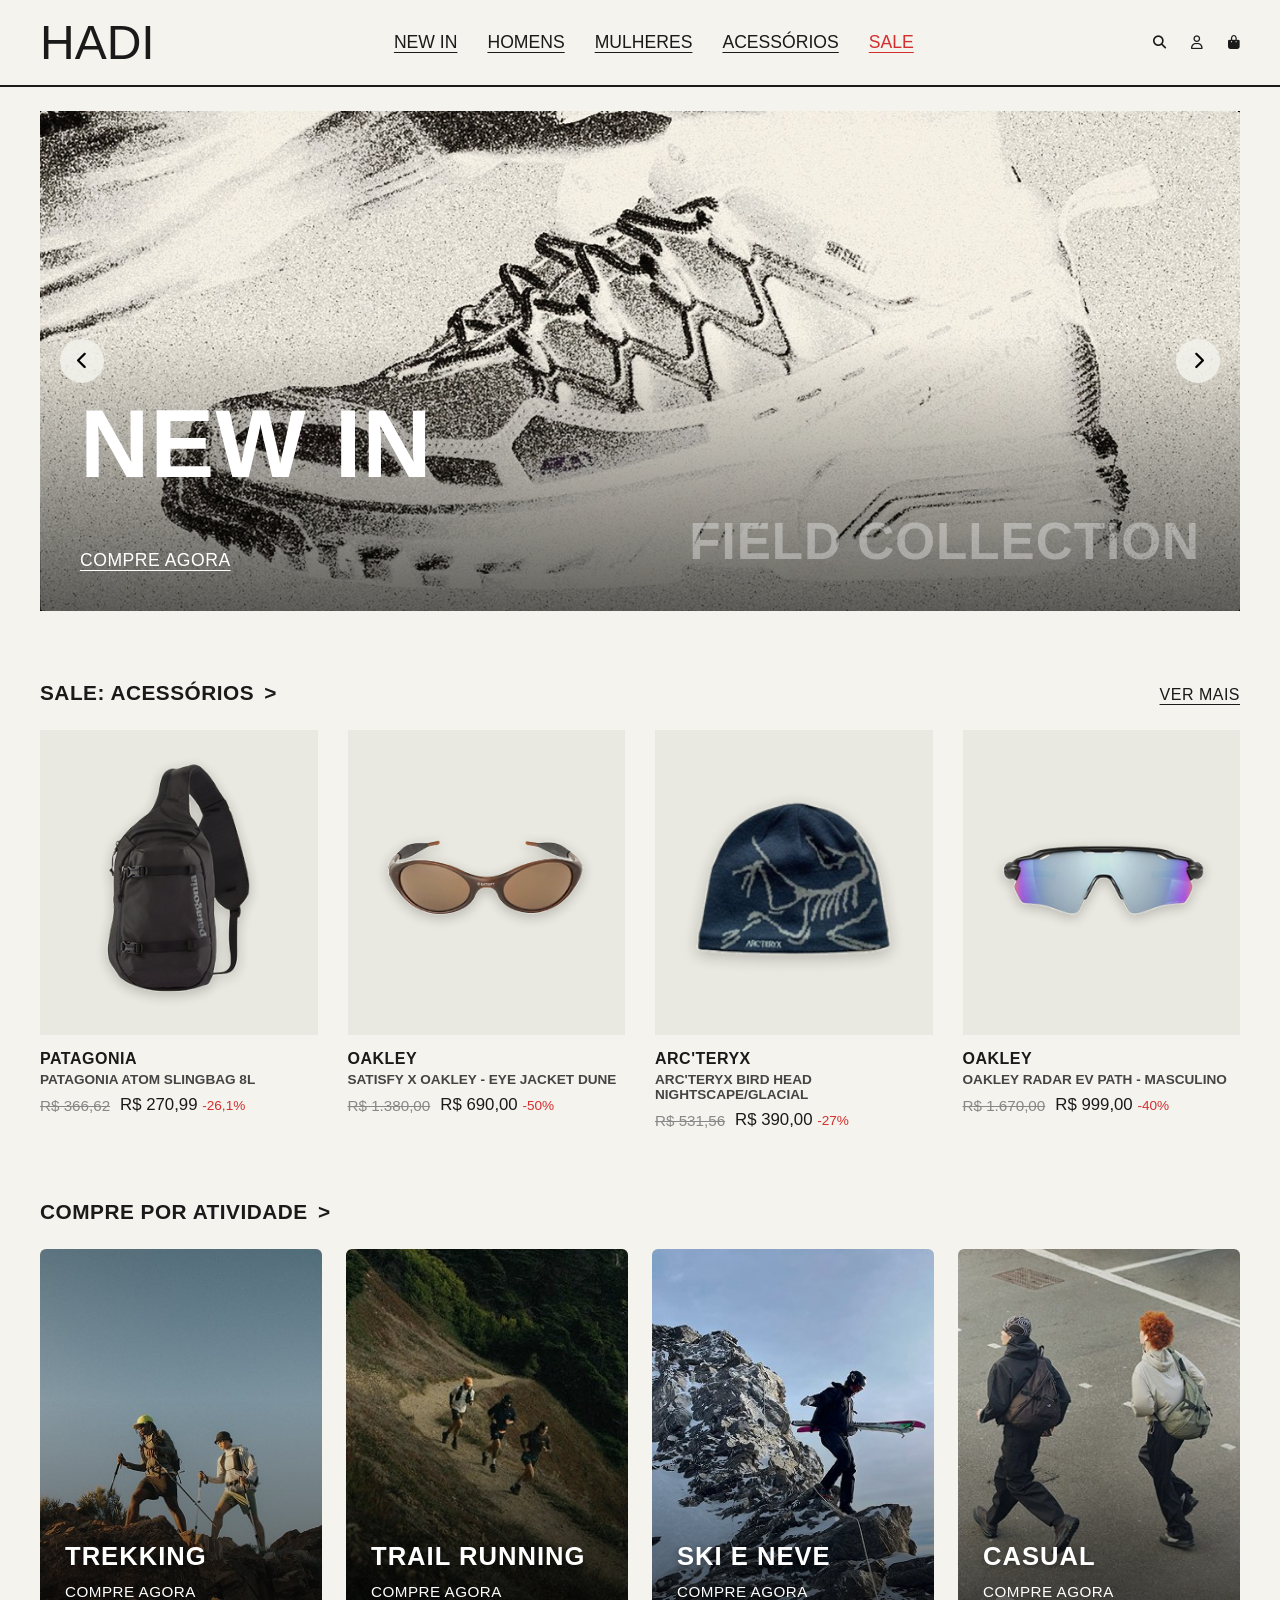
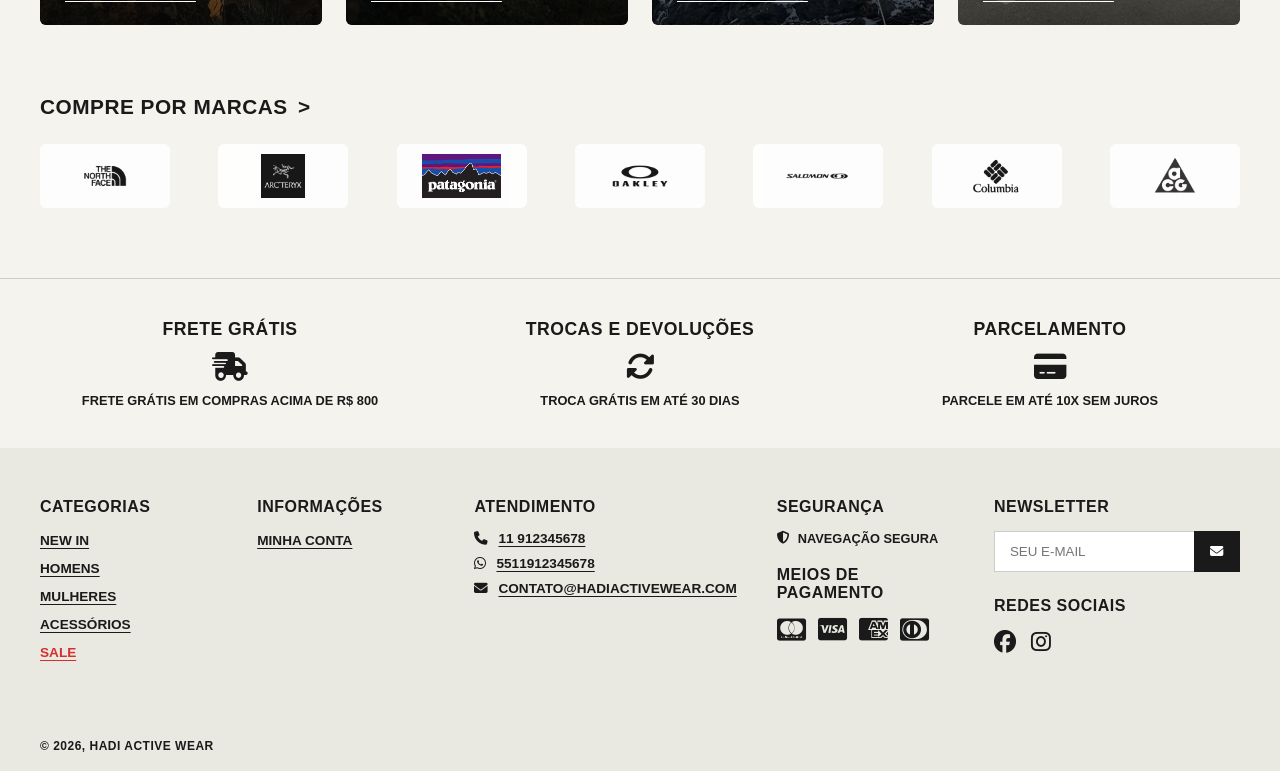
==== commit aae4fa65: "new things" ====
--- a/index.html
+++ b/index.html
@@ -172,7 +172,8 @@
     <!-- CONTEÚDO PRINCIPAL -->
     <main>
         <!-- HERO / BANNER PRINCIPAL -->
-        <section class="hero" style="background-image:url('img/hero-new-in.jpg'); background-size:cover; background-position:center;">
+        <section class="hero">
+            <img class="hero-media" src="img/hero-new-in.jpg" alt="Nova coleção HADI - New In Field Collection">
             <button class="hero-arrow hero-arrow-left" aria-label="Slide anterior"><i class="fa-solid fa-chevron-left"></i></button>
             <div class="hero-content">
                 <h1 class="hero-title">NEW IN</h1>
@@ -467,7 +468,7 @@
     <!-- 4. MENU DE UTILIZADOR (Logado) -->
     <div id="modal-user-menu" class="user-dropdown">
         <ul>
-            <li><strong>GUSTAVO</strong></li>
+            <li><strong>Chefer</strong></li>
             <li><a href="minha-conta.html?tab=dados">DADOS PESSOAIS</a></li>
             <li><a href="minha-conta.html?tab=pedidos">MEUS PEDIDOS</a></li>
             <li><a href="minha-conta.html?tab=config">CONFIGURAR</a></li>
--- a/style.css
+++ b/style.css
@@ -183,37 +183,40 @@
    PÁGINA INICIAL (HOME)
 ========================================= */
 
-/* Hero / Banner principal */
+/* Hero / Banner principal
+   A imagem é um <img> real dentro da section (não mais background-size:cover),
+   com aspect-ratio ajustada à proporção nativa da foto e um teto de altura,
+   para não "estourar"/ampliar demais a imagem granulada do protótipo. */
 .hero {
     position: relative;
-    height: 65vh; min-height: 420px;
+    aspect-ratio: 2.4 / 1;
+    max-height: 520px;
+    min-height: 260px;
     margin: 24px 40px 0;
-    background: linear-gradient(180deg, #2b2b2b, #111 70%);
+    background: #1a1a1a;
     display: flex; align-items: flex-end;
     overflow: hidden;
 }
-.hero-content { position: relative; width: 100%; padding: 40px; color: #fff; }
-.hero-text-bottom {
-    position: absolute; left: 2.5%; right: 1.1%; bottom: 5.5%;
-    display: flex; justify-content: space-between; align-items: flex-end; gap: 15px;
-}
-.hero-text-bottom .btn-underline { color: #1e1e1e; font-size: clamp(0.85rem, 1.2vw, 1.1rem); }
-.hero-subtitle {
-    font-family: var(--font-title); font-size: clamp(1.6rem, 5.2vw, 4.8rem); line-height: 1;
-    color: rgba(255,255,255,0.45); -webkit-text-stroke: 2px rgba(90,90,85,0.45);
-    letter-spacing: 1px; white-space: nowrap;
-}
+.hero-media { position: absolute; inset: 0; width: 100%; height: 100%; object-fit: cover; object-position: center; z-index: 0; }
+.hero::after {
+    content: "";
+    position: absolute; inset: 0; z-index: 1; pointer-events: none;
+    background: linear-gradient(180deg, rgba(0,0,0,0) 45%, rgba(0,0,0,0.6) 100%);
+}
+.hero-content { position: relative; z-index: 2; width: 100%; padding: 40px; color: #fff; }
+.hero-title { font-family: var(--font-title); font-size: clamp(3rem, 8vw, 6rem); line-height: 1; letter-spacing: 1px; }
+.hero-text-bottom { display: flex; justify-content: space-between; align-items: flex-end; margin-top: 20px; flex-wrap: wrap; gap: 15px; }
+.hero-text-bottom .btn-underline { color: #fff; font-size: 1.1rem; }
 .hero-subtitle { font-family: var(--font-title); font-size: clamp(1.8rem, 5vw, 3.2rem); color: rgba(255,255,255,0.35); letter-spacing: 1px; }
 .hero-arrow {
     position: absolute; top: 50%; transform: translateY(-50%);
     width: 44px; height: 44px; border-radius: 50%;
     background: rgba(244,243,237,0.85); border: none; cursor: pointer;
     display: flex; align-items: center; justify-content: center; font-size: 1.1rem;
-    z-index: 2;
+    z-index: 3;
 }
 .hero-arrow-left { left: 20px; }
 .hero-arrow-right { right: 20px; }
-
 
 /* Seções genéricas da home */
 .home-section { margin: 70px auto; }
@@ -268,11 +271,11 @@
 @media (max-width: 992px) {
     .grid-4-cols, .activity-grid { grid-template-columns: repeat(2, 1fr); }
     .footer-grid { grid-template-columns: 1fr 1fr; }
-    .hero { margin: 20px 20px 0; }
+    .hero { margin: 20px 20px 0; aspect-ratio: 16 / 9; max-height: 420px; }
     .home-section { margin: 50px auto; }
 }
 @media (max-width: 600px) {
-    .hero { margin: 0; height: 60vh; min-height: 340px; }
+    .hero { margin: 0; aspect-ratio: 4 / 3; max-height: none; min-height: 280px; }
     .hero-content { padding: 25px; }
     .hero-text-bottom { flex-direction: column; align-items: flex-start; gap: 10px; }
     .grid-4-cols, .activity-grid { grid-template-columns: 1fr; }
@@ -336,8 +339,8 @@
 .grid-3-cols { display: grid; grid-template-columns: repeat(3, 1fr); gap: 30px; }
 .product-card { display: flex; flex-direction: column; }
 .product-card-link { display: flex; flex-direction: column; color: inherit; height: 100%; }
-.product-card .img-wrapper { aspect-ratio: 1 / 1.1; background: var(--bg-cards); display: flex; align-items: center; justify-content: center; overflow: hidden; margin-bottom: 15px; }
-.product-card .img-wrapper img { width: 100%; height: 100%; object-fit: cover; }
+.product-card .img-wrapper { aspect-ratio: 1 / 1.1; background: var(--bg-cards); display: flex; align-items: center; justify-content: center; overflow: hidden; margin-bottom: 15px; padding: 22px; }
+.product-card .img-wrapper img { width: 100%; height: 100%; object-fit: contain; mix-blend-mode: multiply; }
 .product-card .img-wrapper i { font-size: 3rem; color: #b9b9ac; }
 .product-info h3 { font-family: var(--font-title); font-size: 1rem; letter-spacing: 0.5px; }
 .product-name { font-size: 0.85rem; font-weight: 600; margin: 4px 0 8px; color: #444; }
@@ -370,16 +373,6 @@
     .filter-sidebar-header { display: flex; }
 }
 
-/* Section da imagem do produto: caixa 274x369 do protótipo, produto inteiro (contain) e centralizado */
-.product-card .img-wrapper { aspect-ratio: 274 / 369; background: var(--bg-cards); border-radius: 8px; display: flex; align-items: center; justify-content: center; overflow: hidden; margin-bottom: 15px; }
-.product-card .img-wrapper img { width: 80%; height: 64%; object-fit: contain; }
-.product-card .img-wrapper i { font-size: 3rem; color: #b9b9ac; }
-.product-info h3 { font-family: var(--font-title); font-size: 1rem; letter-spacing: 0.5px; }
-.product-name { font-size: 0.85rem; font-weight: 600; margin: 4px 0 8px; color: #444; }
-.prices { display: flex; align-items: center; gap: 10px; font-family: var(--font-title); }
-.price-old { text-decoration: line-through; color: #888; font-size: 0.95rem; }
-.price-new { font-size: 1.05rem; }
-.discount { color: var(--text-red); font-size: 0.85rem; }
 /* =========================================
    PÁGINA MINHA CONTA
 ========================================= */
@@ -547,8 +540,8 @@
 
 .product-detail-layout { display: grid; grid-template-columns: 1fr 1fr; gap: 50px; align-items: start; }
 .product-gallery { display: grid; grid-template-columns: 1fr 1fr; gap: 15px; }
-.gallery-image { aspect-ratio: 3/4; background: var(--bg-cards); display: flex; align-items: center; justify-content: center; overflow: hidden; border-radius: 4px; }
-.gallery-image img { width: 100%; height: 100%; object-fit: cover; }
+.gallery-image { aspect-ratio: 3/4; background: var(--bg-cards); display: flex; align-items: center; justify-content: center; overflow: hidden; border-radius: 4px; padding: 30px; }
+.gallery-image img { width: 100%; height: 100%; object-fit: contain; mix-blend-mode: multiply; }
 .gallery-image i { font-size: 3rem; color: #b9b9ac; }
 
 .product-brand { font-family: var(--font-title); font-size: 1.6rem; letter-spacing: 0.5px; }
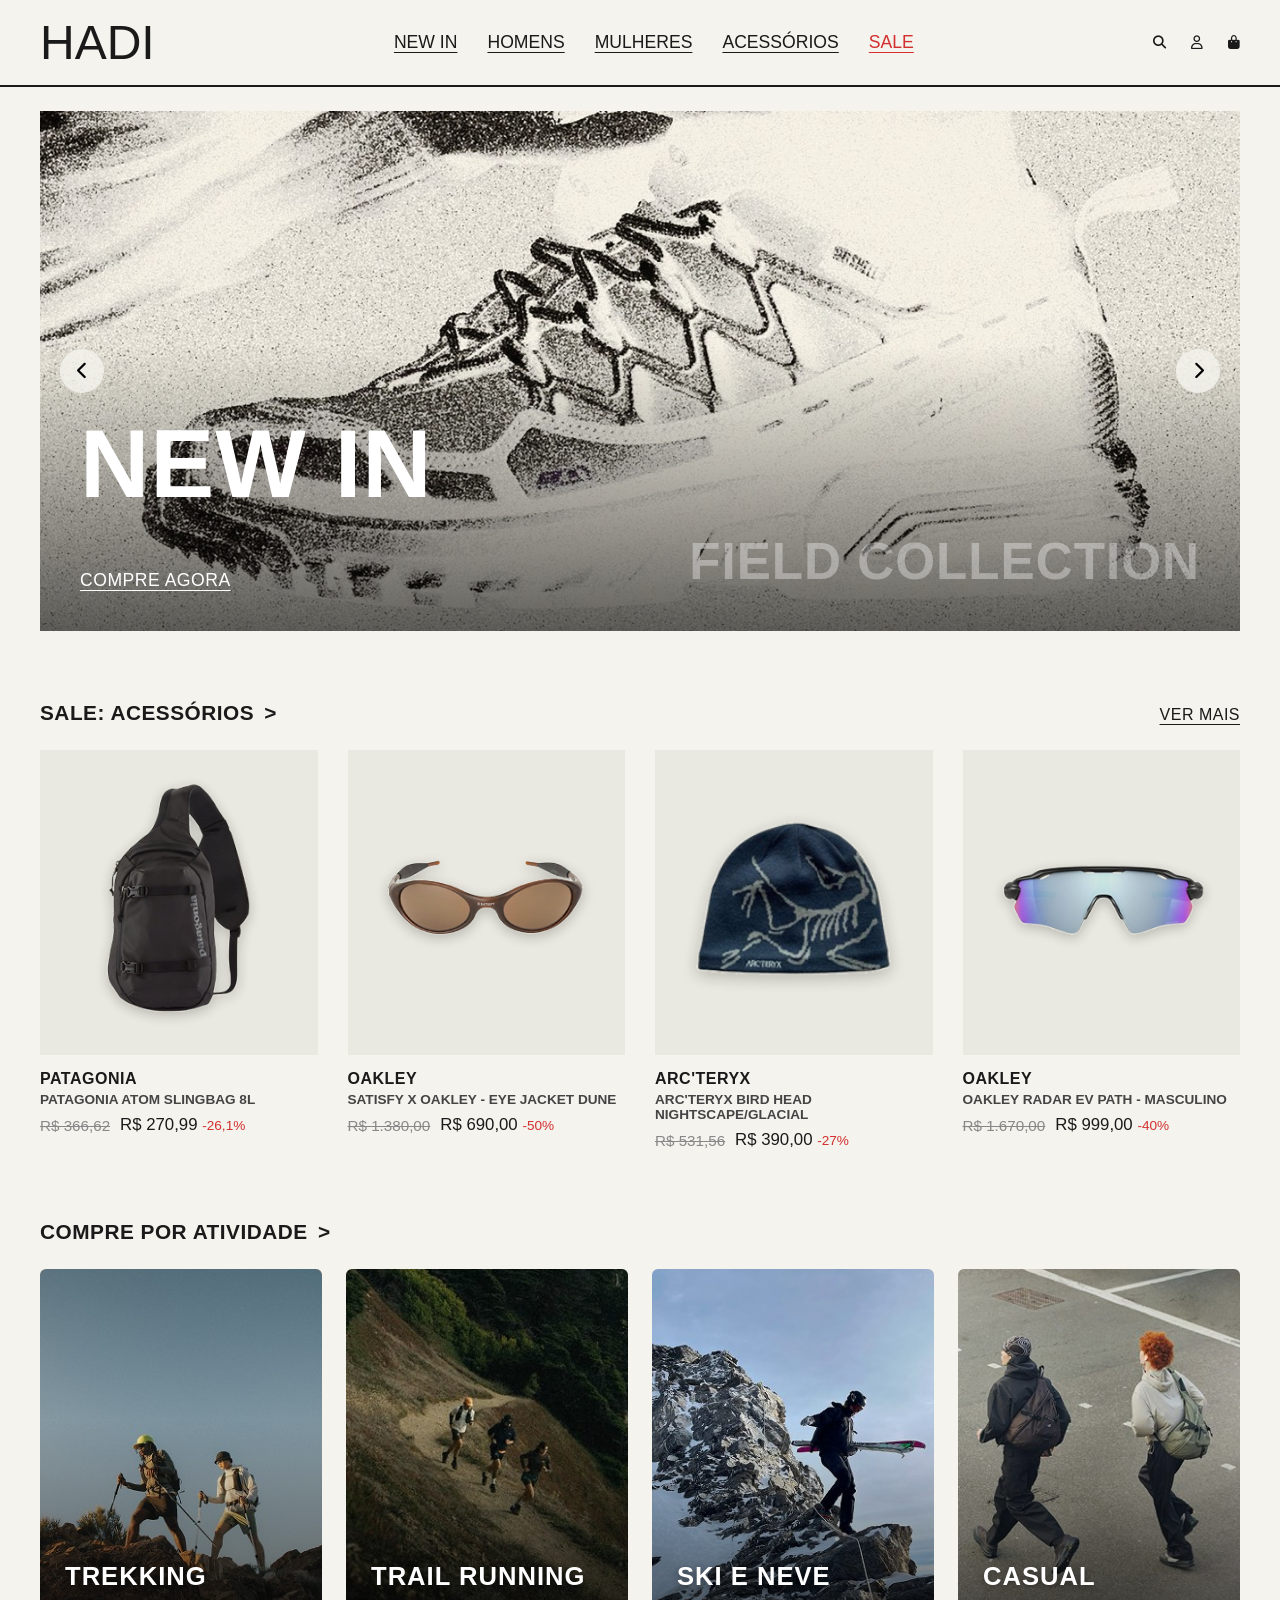
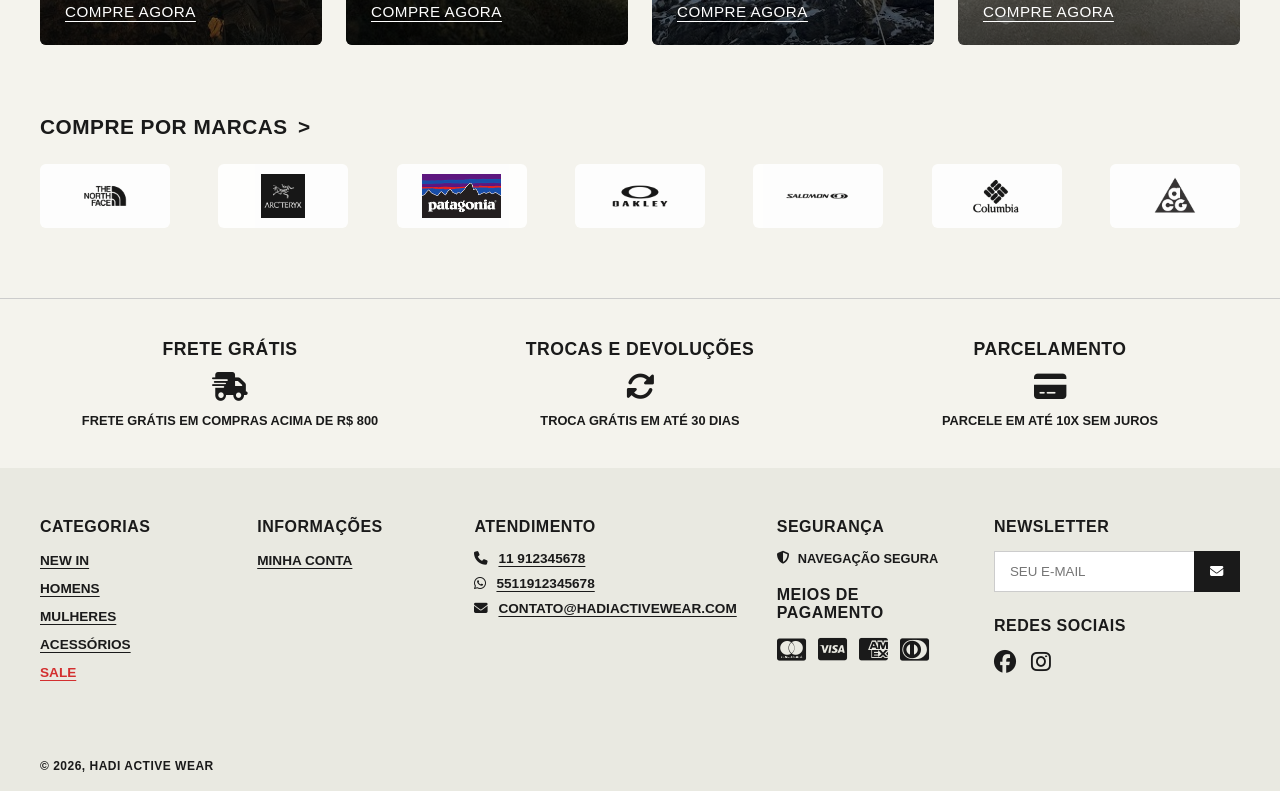
==== commit 8f71c231: "hero fixed" ====
--- a/index.html
+++ b/index.html
@@ -441,11 +441,12 @@
             </form>
 
             <!-- Formulário Registo -->
-            <form id="form-register" class="auth-form">
-                <input type="text" placeholder="NOME COMPLETO" required>
-                <input type="email" placeholder="E-MAIL" required>
-                <input type="password" placeholder="SENHA" required>
-                <input type="password" placeholder="CONFIRMAR SENHA" required>
+            <form id="form-register" class="auth-form" novalidate>
+                <input type="text" id="register-name" placeholder="NOME COMPLETO" required>
+                <input type="email" id="register-email" placeholder="E-MAIL" required>
+                <input type="password" id="register-pass" placeholder="SENHA (MÍNIMO 8 CARACTERES)" required minlength="8">
+                <input type="password" id="register-pass2" placeholder="CONFIRMAR SENHA" required>
+                <p class="form-error" id="register-error" role="alert"></p>
                 <button type="submit" class="btn-full">CRIAR CONTA</button>
             </form>
             <!-- Recuperação de senha (3º estado do modal) -->
--- a/style.css
+++ b/style.css
@@ -100,6 +100,10 @@
 .auth-form input { padding: 15px; background: #e5e5df; border: none; font-family: var(--font-title); outline: none; }
 .forgot-pwd { font-size: 0.8rem; font-weight: bold; text-decoration: underline; align-self: flex-start; }
 
+/* Mensagens de erro de validação (login, cadastro, checkout, conta) */
+.form-error { color: #c0392b; font-size: 0.8rem; font-weight: 700; margin: -5px 0 5px; min-height: 1em; }
+.form-error:empty { margin: 0; }
+
 /* Recuperar senha (3º estado do modal de autenticação) */
 .modal-center.recover-mode .auth-tabs { display: none; }
 .modal-center.recover-mode #auth-title { margin-bottom: 25px; }
@@ -189,9 +193,9 @@
    para não "estourar"/ampliar demais a imagem granulada do protótipo. */
 .hero {
     position: relative;
-    aspect-ratio: 2.4 / 1;
+    height: 55vw;
     max-height: 520px;
-    min-height: 260px;
+    min-height: 320px;
     margin: 24px 40px 0;
     background: #1a1a1a;
     display: flex; align-items: flex-end;
@@ -271,11 +275,11 @@
 @media (max-width: 992px) {
     .grid-4-cols, .activity-grid { grid-template-columns: repeat(2, 1fr); }
     .footer-grid { grid-template-columns: 1fr 1fr; }
-    .hero { margin: 20px 20px 0; aspect-ratio: 16 / 9; max-height: 420px; }
+    .hero { margin: 20px 20px 0; height: 62vw; max-height: 420px; min-height: 280px; }
     .home-section { margin: 50px auto; }
 }
 @media (max-width: 600px) {
-    .hero { margin: 0; aspect-ratio: 4 / 3; max-height: none; min-height: 280px; }
+    .hero { margin: 0; height: 100vw; max-height: none; min-height: 300px; }
     .hero-content { padding: 25px; }
     .hero-text-bottom { flex-direction: column; align-items: flex-start; gap: 10px; }
     .grid-4-cols, .activity-grid { grid-template-columns: 1fr; }
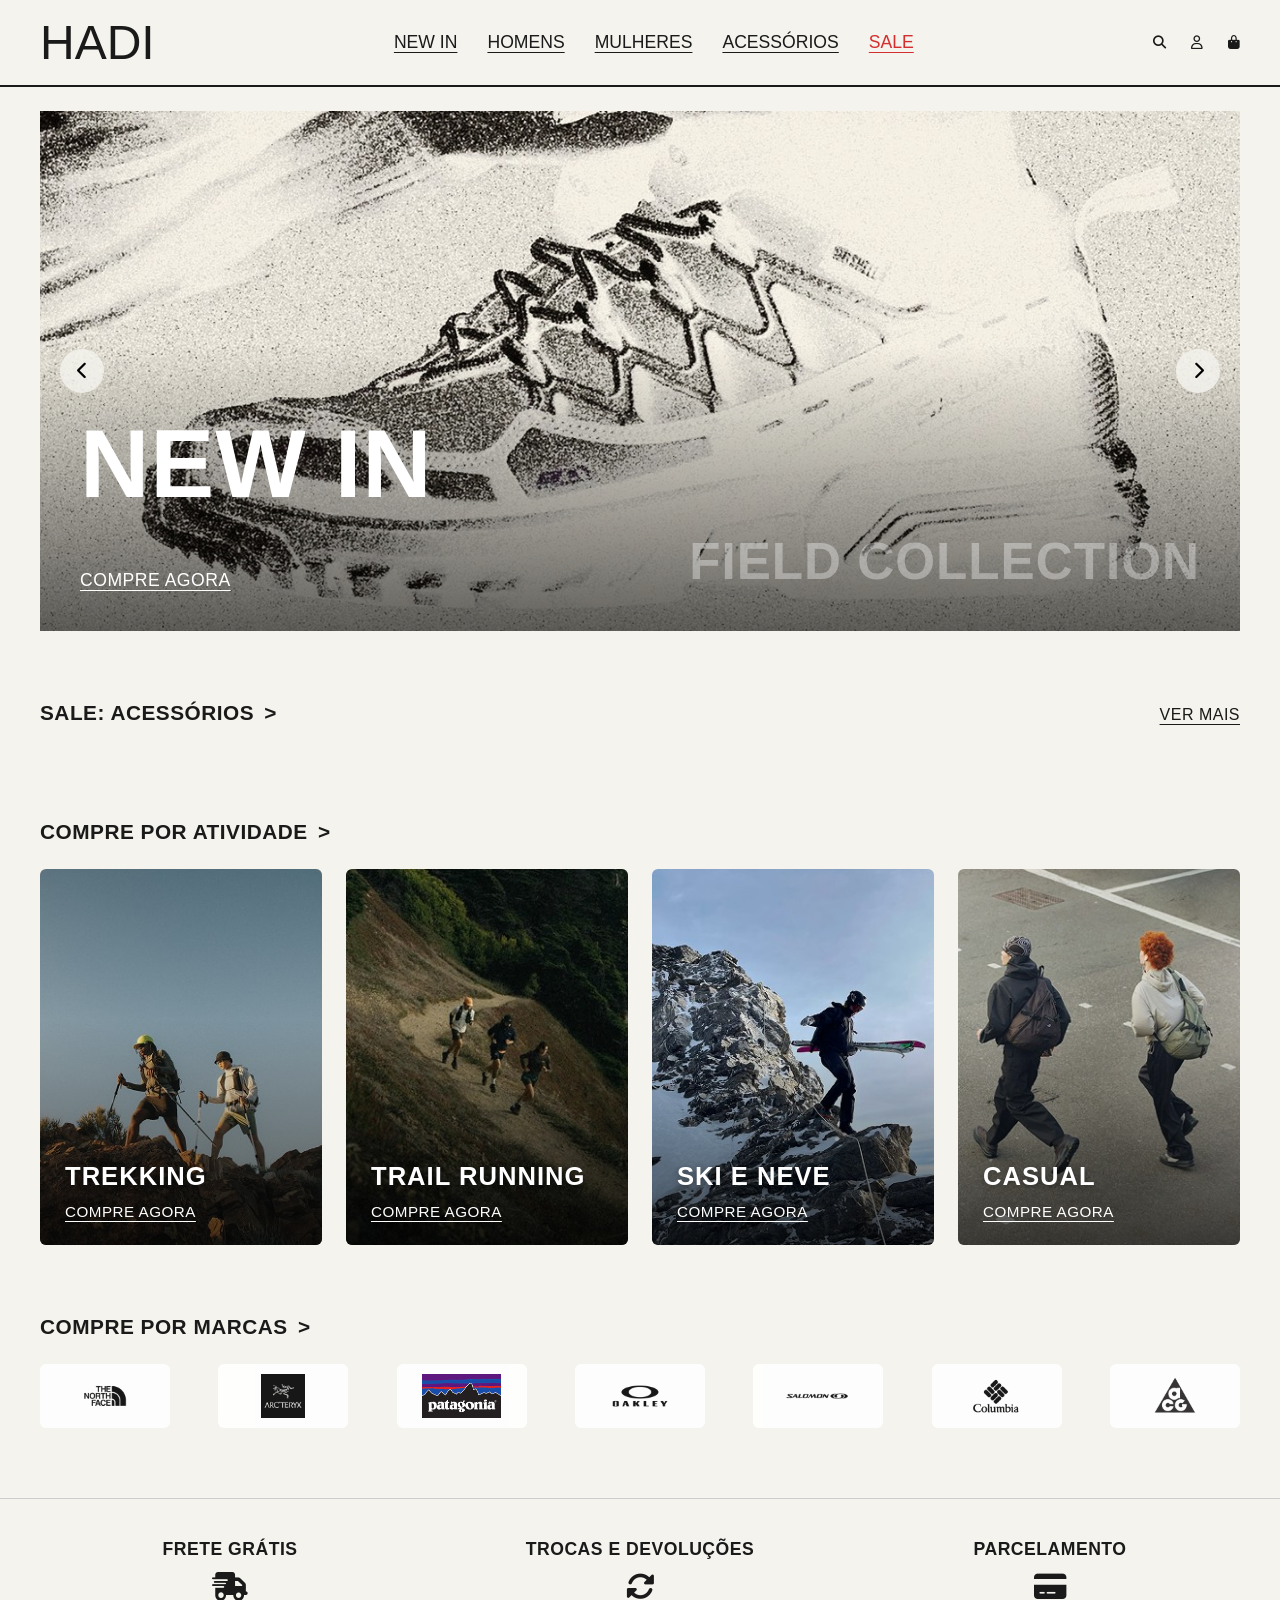
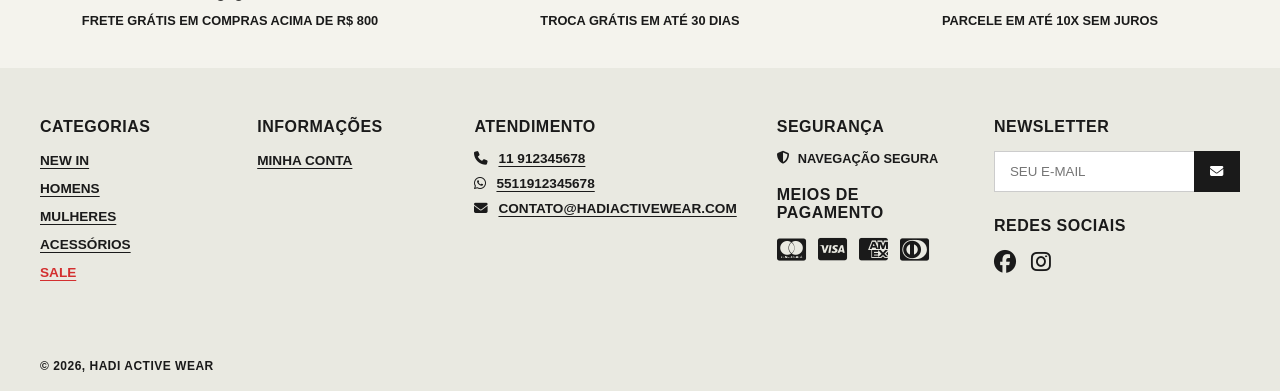
==== commit 8094124c: "Adiciona backend Spring Boot (P2) e integra o front com a API - backend/: API REST (Produto, Cliente" ====
--- a/index.html
+++ b/index.html
@@ -4,7 +4,8 @@
     <meta charset="UTF-8">
     <meta name="viewport" content="width=device-width, initial-scale=1.0">
     <title>HADI Active Wear</title>
-    <link rel="stylesheet" href="style.css">
+    <link rel="stylesheet" href="style.css?v=20261124b">
+    <link rel="stylesheet" href="busca.css?v=20261124b">
     <link rel="stylesheet" href="https://cdnjs.cloudflare.com/ajax/libs/font-awesome/6.4.0/css/all.min.css">
 </head>
 <body>
@@ -191,63 +192,8 @@
                 <h2 class="section-title" style="margin-bottom:0;">SALE: ACESSÓRIOS <span class="arrow">&gt;</span></h2>
                 <a href="catalogo.html" class="btn-underline">VER MAIS</a>
             </div>
-            <div class="grid-4-cols">
-                <article class="product-card">
-                    <div class="img-wrapper">
-                        <img src="img/patagonia-slingbag.png" alt="Patagonia Atom Slingbag 8L" onerror="this.replaceWith(Object.assign(document.createElement('i'), {className:'fa-solid fa-image'}))">
-                    </div>
-                    <div class="product-info">
-                        <h3>PATAGONIA</h3>
-                        <p class="product-name">PATAGONIA ATOM SLINGBAG 8L</p>
-                        <div class="prices">
-                            <span class="price-old">R$ 366,62</span>
-                            <span class="price-new">R$ 270,99 <span class="discount">-26,1%</span></span>
-                        </div>
-                    </div>
-                </article>
-
-                <article class="product-card">
-                    <div class="img-wrapper">
-                        <img src="img/oakley-eye-jacket-dune.png" alt="Óculos Oakley Satisfy x Oakley Eye Jacket Dune" onerror="this.replaceWith(Object.assign(document.createElement('i'), {className:'fa-solid fa-image'}))">
-                    </div>
-                    <div class="product-info">
-                        <h3>OAKLEY</h3>
-                        <p class="product-name">SATISFY X OAKLEY - EYE JACKET DUNE</p>
-                        <div class="prices">
-                            <span class="price-old">R$ 1.380,00</span>
-                            <span class="price-new">R$ 690,00 <span class="discount">-50%</span></span>
-                        </div>
-                    </div>
-                </article>
-
-                <article class="product-card">
-                    <div class="img-wrapper">
-                        <img src="img/arcteryx-bird-head-beanie.png" alt="Gorro Arc'teryx Bird Head Nightscape/Glacial" onerror="this.replaceWith(Object.assign(document.createElement('i'), {className:'fa-solid fa-image'}))">
-                    </div>
-                    <div class="product-info">
-                        <h3>ARC'TERYX</h3>
-                        <p class="product-name">ARC'TERYX BIRD HEAD NIGHTSCAPE/GLACIAL</p>
-                        <div class="prices">
-                            <span class="price-old">R$ 531,56</span>
-                            <span class="price-new">R$ 390,00 <span class="discount">-27%</span></span>
-                        </div>
-                    </div>
-                </article>
-
-                <article class="product-card">
-                    <div class="img-wrapper">
-                        <img src="img/oakley-radar-ev-path.png" alt="Óculos Oakley Radar EV Path Masculino" onerror="this.replaceWith(Object.assign(document.createElement('i'), {className:'fa-solid fa-image'}))">
-                    </div>
-                    <div class="product-info">
-                        <h3>OAKLEY</h3>
-                        <p class="product-name">OAKLEY RADAR EV PATH - MASCULINO</p>
-                        <div class="prices">
-                            <span class="price-old">R$ 1.670,00</span>
-                            <span class="price-new">R$ 999,00 <span class="discount">-40%</span></span>
-                        </div>
-                    </div>
-                </article>
-            </div>
+            <!-- Preenchido via API em script.js -> carregarVitrine() -->
+            <div class="grid-4-cols" id="vitrine-grid"></div>
         </section>
 
         <!-- COMPRE POR ATIVIDADE -->
@@ -367,12 +313,25 @@
 
     <!-- 1. MODAL DE PESQUISA -->
     <div id="modal-search" class="modal-overlay">
-        <div class="modal-search-content">
-            <button class="close-modal"><i class="fa-solid fa-xmark"></i></button>
-            <div class="search-bar">
+        <div class="search-panel" role="dialog" aria-label="Buscar">
+            <div class="search-panel-head">
                 <h2>BUSCAR</h2>
-                <input type="text" placeholder="Digite o que procura...">
-            </div>
+                <button class="close-modal" aria-label="Fechar busca"><i class="fa-solid fa-xmark"></i></button>
+            </div>
+            <form id="search-form" class="search-field" role="search">
+                <input type="text" id="search-input" placeholder="EX.: JAQUETA" autocomplete="off">
+                <button type="submit" aria-label="Pesquisar"><i class="fa-solid fa-magnifying-glass"></i></button>
+            </form>
+            <div id="search-start">
+                <h3 class="search-subtitle">COMPRE POR ATIVIDADE &gt;</h3>
+                <div class="search-activities">
+                    <a href="catalogo.html" class="activity-tile" style="background-image:url('img/activity-trekking.jpg')"><h3>TREKKING</h3><span class="btn-underline">COMPRE AGORA</span></a>
+                    <a href="catalogo.html" class="activity-tile" style="background-image:url('img/activity-trail-running.jpg')"><h3>TRAIL RUNNING</h3><span class="btn-underline">COMPRE AGORA</span></a>
+                    <a href="catalogo.html" class="activity-tile" style="background-image:url('img/activity-ski.jpg')"><h3>SKI E NEVE</h3><span class="btn-underline">COMPRE AGORA</span></a>
+                    <a href="catalogo.html" class="activity-tile" style="background-image:url('img/activity-casual.jpg')"><h3>CASUAL</h3><span class="btn-underline">COMPRE AGORA</span></a>
+                </div>
+            </div>
+            <div id="search-live" hidden></div>
         </div>
     </div>
 
@@ -381,24 +340,9 @@
         <div class="sidebar-cart">
             <button class="close-modal"><i class="fa-solid fa-xmark"></i></button>
             <h2>CARRINHO</h2>
-            <div class="cart-items">
-                <!-- Exemplo de item no carrinho -->
-                <div class="cart-item">
-                    <img src="img/jacket-blue.png" alt="Jaqueta Arc'teryx" onerror="this.replaceWith(Object.assign(document.createElement('i'), {className:'fa-solid fa-image'}))">
-                    <div class="item-details">
-                        <h4>ARC'TERYX</h4>
-                        <p>JAQUETA BETA AR GORE-TEX &middot; TAMANHO G</p>
-                        <p>R$ 3.499,90</p>
-                        <div class="cart-item-footer">
-                            <div class="qty-stepper">
-                                <button type="button" class="qty-minus" aria-label="Diminuir">-</button>
-                                <span class="qty-value">01</span>
-                                <button type="button" class="qty-plus" aria-label="Aumentar">+</button>
-                            </div>
-                            <button type="button" class="cart-item-remove" aria-label="Remover"><i class="fa-solid fa-trash"></i></button>
-                        </div>
-                    </div>
-                </div>
+            <div class="cart-items" id="cart-items">
+                <!-- Preenchido via script.js -> renderCarrinho() -->
+                <p class="help-text" id="cart-empty-msg" style="display:none;">SEU CARRINHO ESTÁ VAZIO.</p>
             </div>
 
             <div class="cart-shipping">
@@ -415,6 +359,7 @@
             </div>
 
             <div class="cart-footer">
+                <p class="cart-total" id="cart-total" style="font-weight:700; margin-bottom:10px;"></p>
                 <button class="btn-full" onclick="window.location.href='checkout.html'">FINALIZAR COMPRA</button>
                 <a href="catalogo.html" class="btn-underline">CONTINUAR COMPRANDO</a>
             </div>
@@ -434,8 +379,9 @@
 
             <!-- Formulário Login -->
             <form id="form-login" class="auth-form active">
-                <input type="email" placeholder="E-MAIL" required>
-                <input type="password" placeholder="SENHA" required>
+                <input type="email" id="login-email" placeholder="E-MAIL" required>
+                <input type="password" id="login-pass" placeholder="SENHA" required>
+                <p class="form-error" id="login-error" role="alert"></p>
                 <a href="#" class="forgot-pwd" id="link-forgot">ESQUECEU A SENHA?</a>
                 <button type="submit" class="btn-full">ENTRAR</button>
             </form>
@@ -469,7 +415,7 @@
     <!-- 4. MENU DE UTILIZADOR (Logado) -->
     <div id="modal-user-menu" class="user-dropdown">
         <ul>
-            <li><strong>Chefer</strong></li>
+            <li><strong id="user-dropdown-name">Chefer</strong></li>
             <li><a href="minha-conta.html?tab=dados">DADOS PESSOAIS</a></li>
             <li><a href="minha-conta.html?tab=pedidos">MEUS PEDIDOS</a></li>
             <li><a href="minha-conta.html?tab=config">CONFIGURAR</a></li>
@@ -477,6 +423,8 @@
         </ul>
     </div>
 
-    <script src="script.js"></script>
+    <script src="api.js?v=20261124b"></script>
+    <script src="script.js?v=20261124b"></script>
+    <script src="busca.js?v=20261124b"></script>
 </body>
 </html>
--- a/style.css
+++ b/style.css
@@ -606,3 +606,26 @@
     .review-card { flex: 0 0 85%; }
     .add-to-cart-row { flex-direction: column; }
 }
+
+/* ===== Minha Conta: validações, edição de dados e verificação de cartão ===== */
+.field-hint { display: block; font-size: 0.7rem; font-weight: 700; margin-top: 4px; min-height: 1em; }
+.field-hint.ok { color: #2e7d32; }
+.field-hint.bad { color: var(--text-red); }
+.form-error.ok { color: #2e7d32; }
+.account-field-row select { flex: 1; min-width: 200px; padding: 12px 15px; background: #e5e5df; border: none; font-family: var(--font-body); font-weight: bold; }
+.account-field-row input:not([readonly]), .account-field-row select:not([disabled]) { outline: 2px solid var(--text-color); }
+.account-actions { display: flex; align-items: center; gap: 24px; flex-wrap: wrap; margin-top: 10px; }
+
+.card-modal { max-width: 460px; max-height: 92vh; overflow-y: auto; }
+.card-preview { background: linear-gradient(135deg, #1a1a1a, #4a4a44); color: #fff; border-radius: 10px; padding: 18px 20px; margin: 10px 0 18px; display: flex; flex-direction: column; gap: 18px; }
+.card-preview .cp-brand { font-family: var(--font-title); letter-spacing: 2px; font-size: 0.9rem; opacity: .85; }
+.card-preview .cp-number { font-size: 1.15rem; letter-spacing: 3px; font-weight: 700; word-break: break-all; }
+.card-preview .cp-row { display: flex; justify-content: space-between; gap: 10px; font-size: 0.75rem; letter-spacing: 1px; }
+.card-row { display: flex; gap: 12px; }
+.card-row input { flex: 1; min-width: 0; }
+.card-checks { list-style: none; font-size: 0.7rem; font-weight: 700; display: grid; gap: 4px; }
+.card-checks li::before { content: "○ "; }
+.card-checks li.ok { color: #2e7d32; }
+.card-checks li.ok::before { content: "✔ "; }
+.card-checks li.bad { color: var(--text-red); }
+.card-checks li.bad::before { content: "✘ "; }
--- a/busca.css
+++ b/busca.css
@@ -0,0 +1,74 @@
+/* =========================================
+   BUSCA: MODAL + RESULTADOS (usa as variáveis do style.css)
+========================================= */
+#modal-search { background: rgba(26,26,26,0.45); }
+#modal-search .search-panel {
+    position: absolute; top: 70px; right: 40px; width: 620px; max-width: calc(100vw - 40px);
+    max-height: calc(100vh - 100px); overflow-y: auto;
+    background: var(--bg-main); border: 1px solid var(--border-color);
+    box-shadow: 0 16px 30px rgba(0,0,0,0.12); padding: 25px 30px 30px;
+}
+.search-panel-head { display: flex; justify-content: space-between; align-items: center; margin-bottom: 15px; }
+.search-panel-head h2 { font-family: var(--font-title); font-size: 1.6rem; letter-spacing: 1px; }
+#modal-search .close-modal { position: static; font-size: 1.5rem; }
+
+.search-field { display: flex; align-items: center; background: #e5e5df; margin-bottom: 25px; }
+.search-field input { flex: 1; padding: 14px 15px; background: transparent; border: none; outline: none; font-family: var(--font-title); font-size: 1rem; text-transform: uppercase; }
+.search-field button { background: none; border: none; cursor: pointer; font-size: 1.3rem; padding: 0 15px; color: var(--text-color); }
+
+.search-subtitle { font-family: var(--font-title); font-size: 1.1rem; letter-spacing: 0.5px; margin-bottom: 15px; }
+.search-subtitle small { font-size: 0.85rem; color: #666; }
+
+/* Estado inicial: atividades */
+.search-activities { display: grid; grid-template-columns: repeat(4, 1fr); gap: 12px; }
+.search-activities .activity-tile { aspect-ratio: 3 / 4; padding: 12px; align-items: center; justify-content: space-between; text-align: center; }
+.search-activities .activity-tile h3 { font-size: 1rem; letter-spacing: 2px; margin: 4px 0 0; }
+.search-activities .activity-tile .btn-underline { font-size: 0.75rem; }
+
+/* Resultados ao vivo (lista compacta) */
+.search-results-list { display: flex; flex-direction: column; }
+.search-result-row { display: flex; gap: 15px; align-items: center; padding: 12px 0; border-bottom: 1px solid var(--border-color); }
+.search-result-row:hover .sr-name { text-decoration: underline; text-underline-offset: 3px; }
+.search-result-row img { width: 64px; height: 76px; object-fit: contain; background: var(--bg-cards); mix-blend-mode: multiply; padding: 6px; border-radius: 4px; flex-shrink: 0; }
+.sr-info { flex: 1; min-width: 0; }
+.sr-info h4 { font-family: var(--font-title); font-size: 0.95rem; letter-spacing: 0.5px; }
+.sr-name { font-size: 0.8rem; font-weight: 600; color: #444; margin-top: 2px; }
+.sr-price { font-family: var(--font-title); font-size: 0.95rem; text-align: right; white-space: nowrap; }
+.sr-price .price-old { display: block; font-size: 0.8rem; }
+.search-see-all { margin-top: 20px; }
+.search-see-all .btn-full { display: block; text-align: center; margin: 0; }
+.search-suggestions { display: flex; flex-wrap: wrap; gap: 10px; margin-top: 15px; }
+.chip { font-family: var(--font-title); font-size: 0.85rem; padding: 7px 14px; border: 1px solid var(--text-color); background: transparent; cursor: pointer; letter-spacing: 0.5px; }
+.chip:hover { background: var(--text-color); color: #fff; }
+
+.search-empty { text-align: center; padding: 25px 0 5px; }
+.search-empty i { font-size: 2.2rem; color: #b9b9ac; margin-bottom: 12px; display: block; }
+.search-empty p { font-weight: 700; font-size: 0.9rem; line-height: 1.5; }
+
+/* Página de resultados */
+.results-title { font-family: var(--font-title); font-size: 2rem; letter-spacing: 1px; }
+.results-title span { color: var(--text-red); }
+.results-count { font-weight: 700; font-size: 0.85rem; margin-top: 4px; }
+.active-filters { display: flex; flex-wrap: wrap; gap: 10px; margin-bottom: 30px; align-items: center; }
+.filter-chip { display: inline-flex; align-items: center; gap: 8px; background: var(--bg-cards); padding: 7px 12px; font-family: var(--font-title); font-size: 0.85rem; }
+.filter-chip button { background: none; border: none; cursor: pointer; font-size: 0.85rem; }
+.page-search-bar { max-width: 520px; margin-top: 15px; }
+.badge-sale { position: absolute; top: 12px; left: 12px; background: var(--text-red); color: #fff; font-family: var(--font-title); font-size: 0.75rem; padding: 3px 8px; }
+.product-card .img-wrapper { position: relative; }
+
+@media (max-width: 992px) {
+    .search-activities { grid-template-columns: repeat(2, 1fr); }
+}
+@media (max-width: 600px) {
+    #modal-search .search-panel { top: 0; right: 0; left: 0; width: 100%; max-width: none; max-height: 100vh; height: 100%; border: none; padding: 20px; }
+    .results-title { font-size: 1.5rem; }
+}
+
+/* Filtros funcionais */
+#filter-badge:not(:empty) { display: inline-block; background: var(--text-color); color: #fff; border-radius: 50%; min-width: 20px; height: 20px; line-height: 20px; font-size: 0.75rem; text-align: center; text-decoration: none; margin-left: 4px; }
+.filter-chip-clear { background: transparent; border: 1px solid var(--text-color); font-family: var(--font-title); font-size: 0.85rem; padding: 6px 12px; cursor: pointer; }
+.filter-chip-clear:hover { background: var(--text-color); color: #fff; }
+.size-btn.disabled { opacity: .35; }
+.pagination .page-btn:disabled { opacity: .3; cursor: default; }
+#results-grid .product-card { animation: fadeIn .3s ease; }
+@media (min-width: 993px) { .active-filters:empty { display: none; } }
